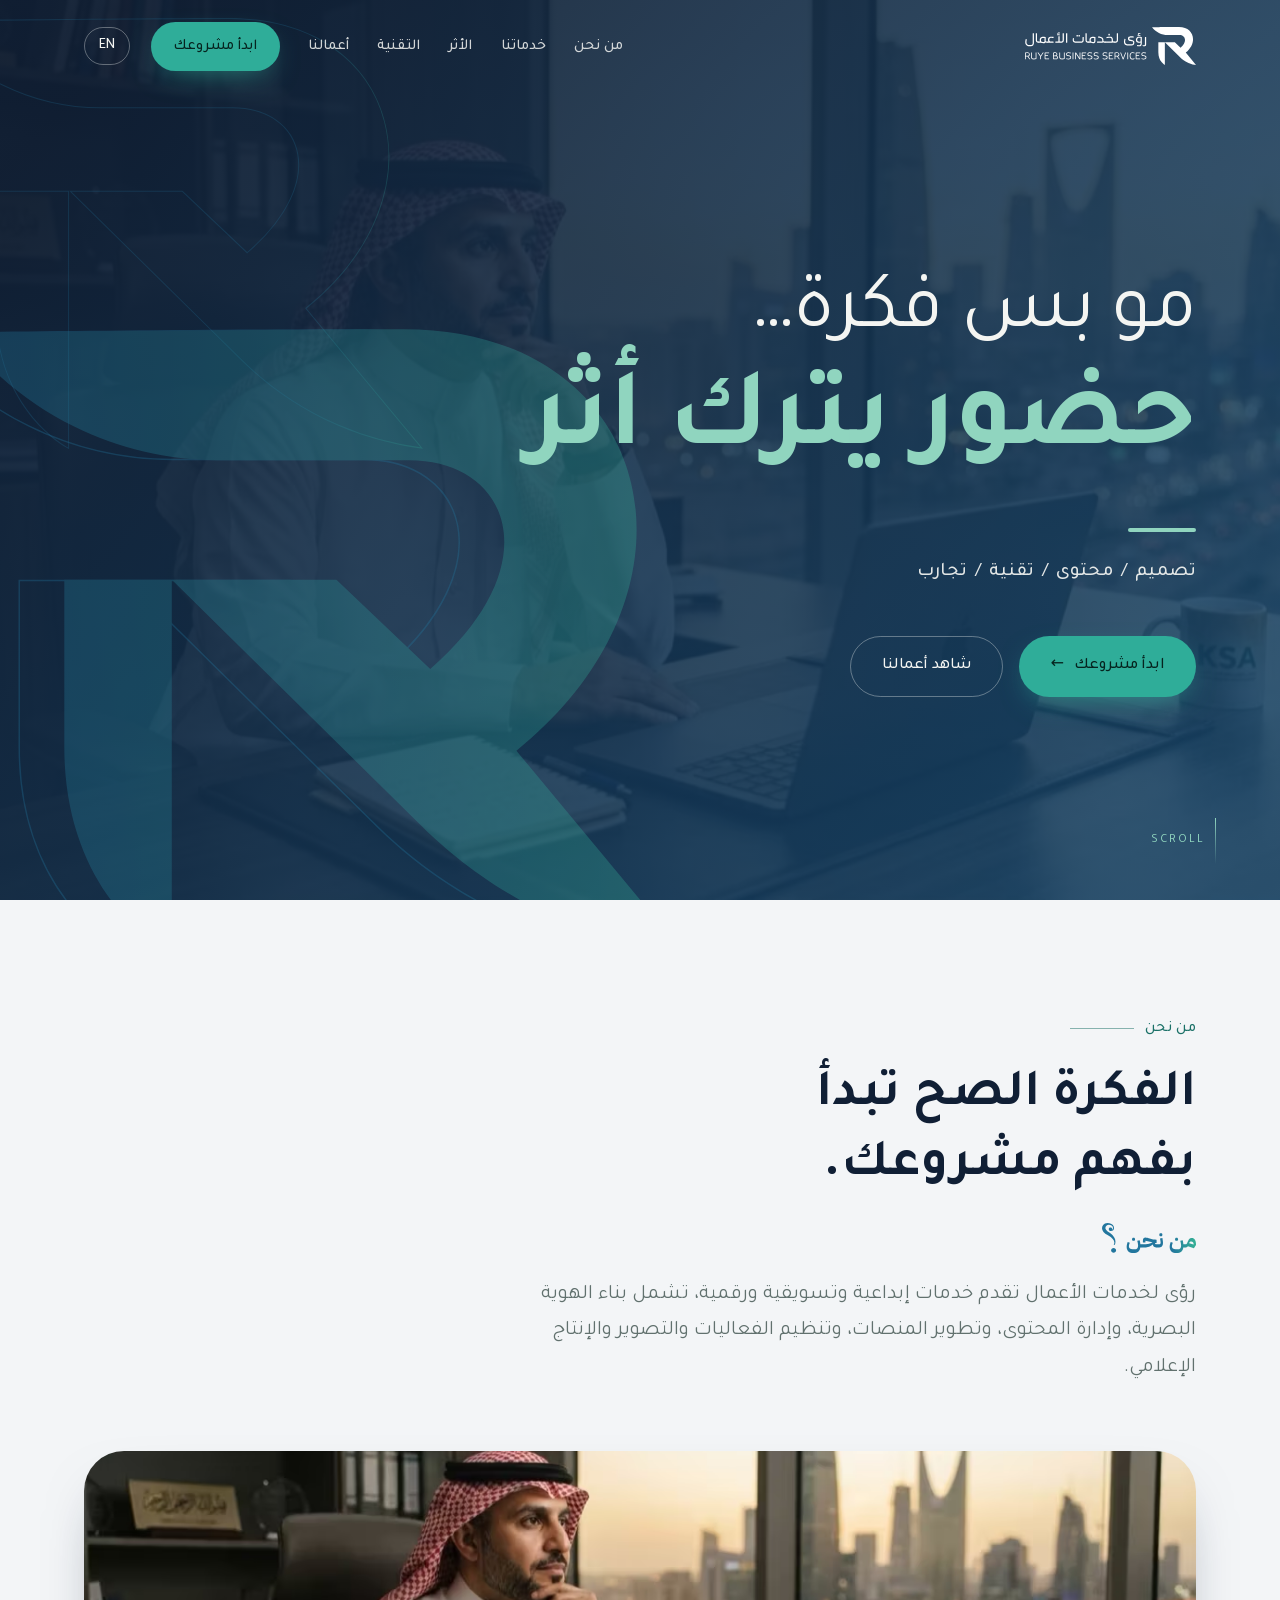
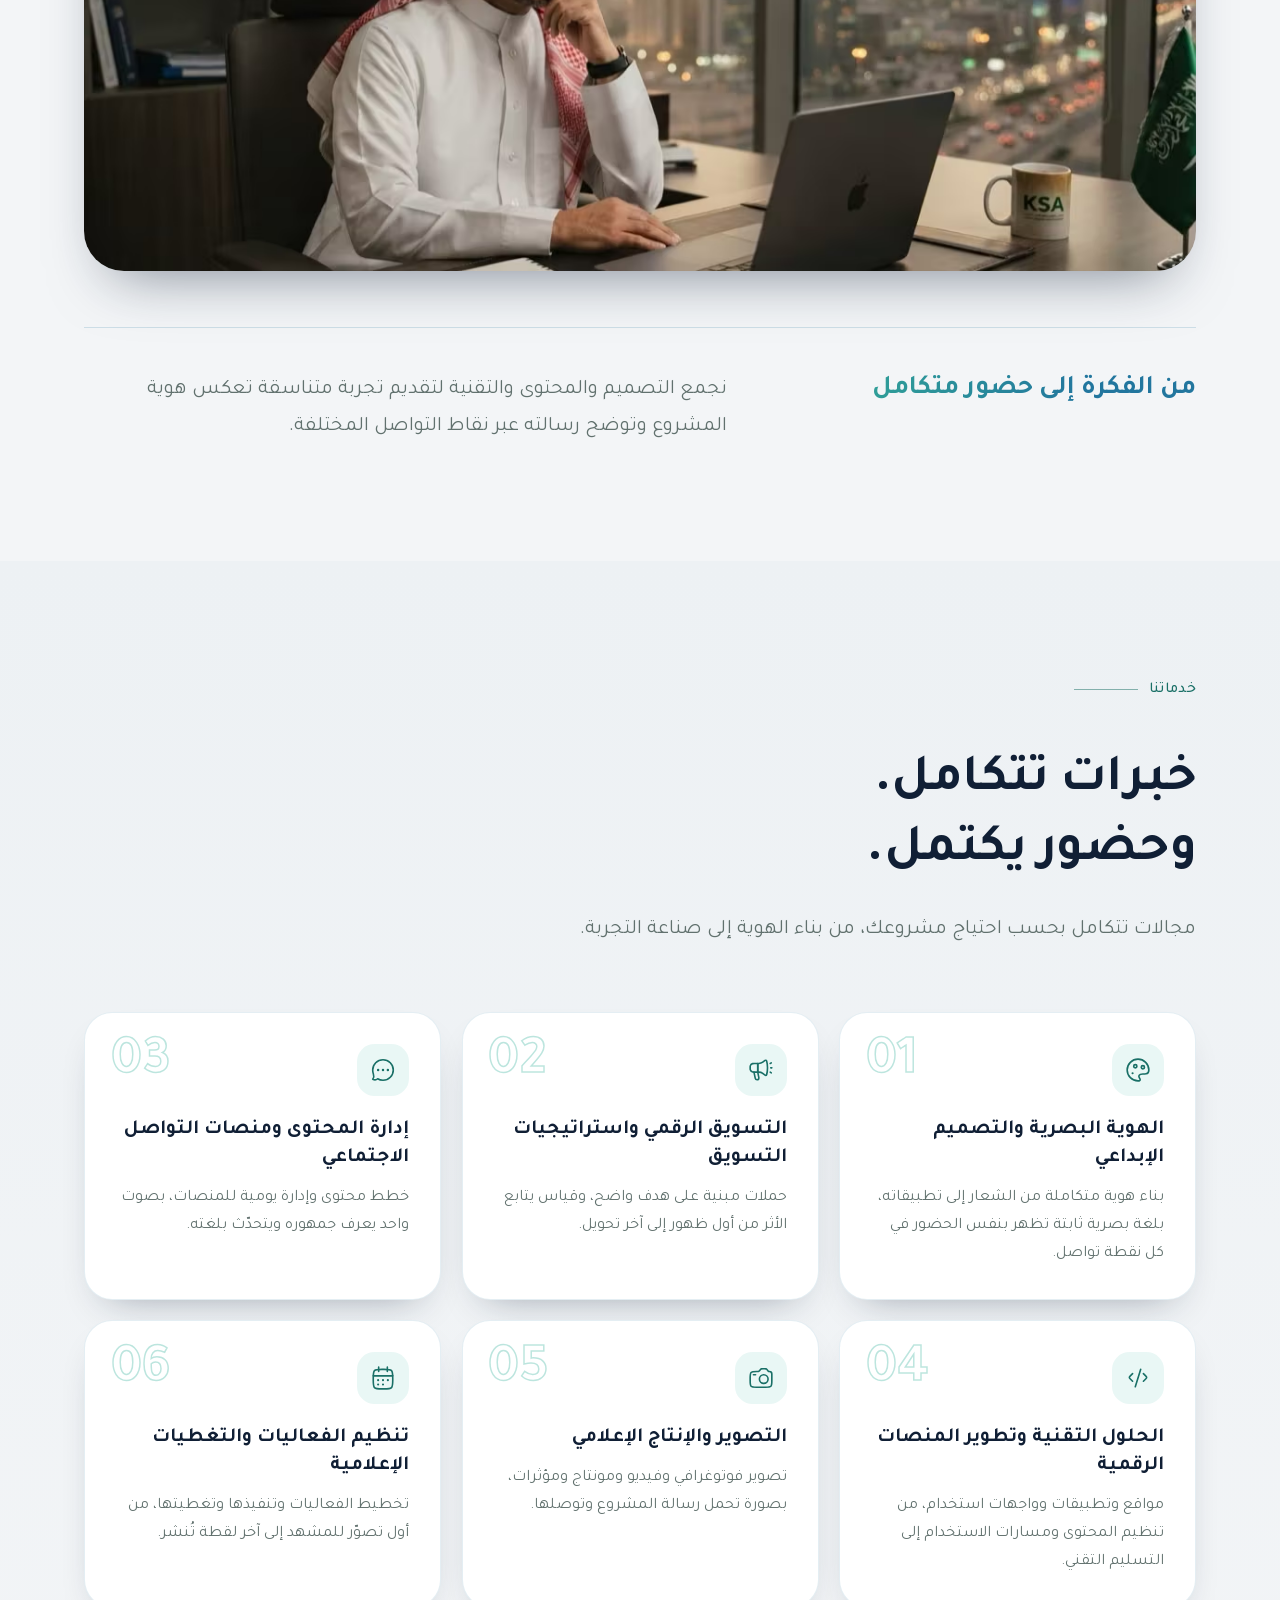
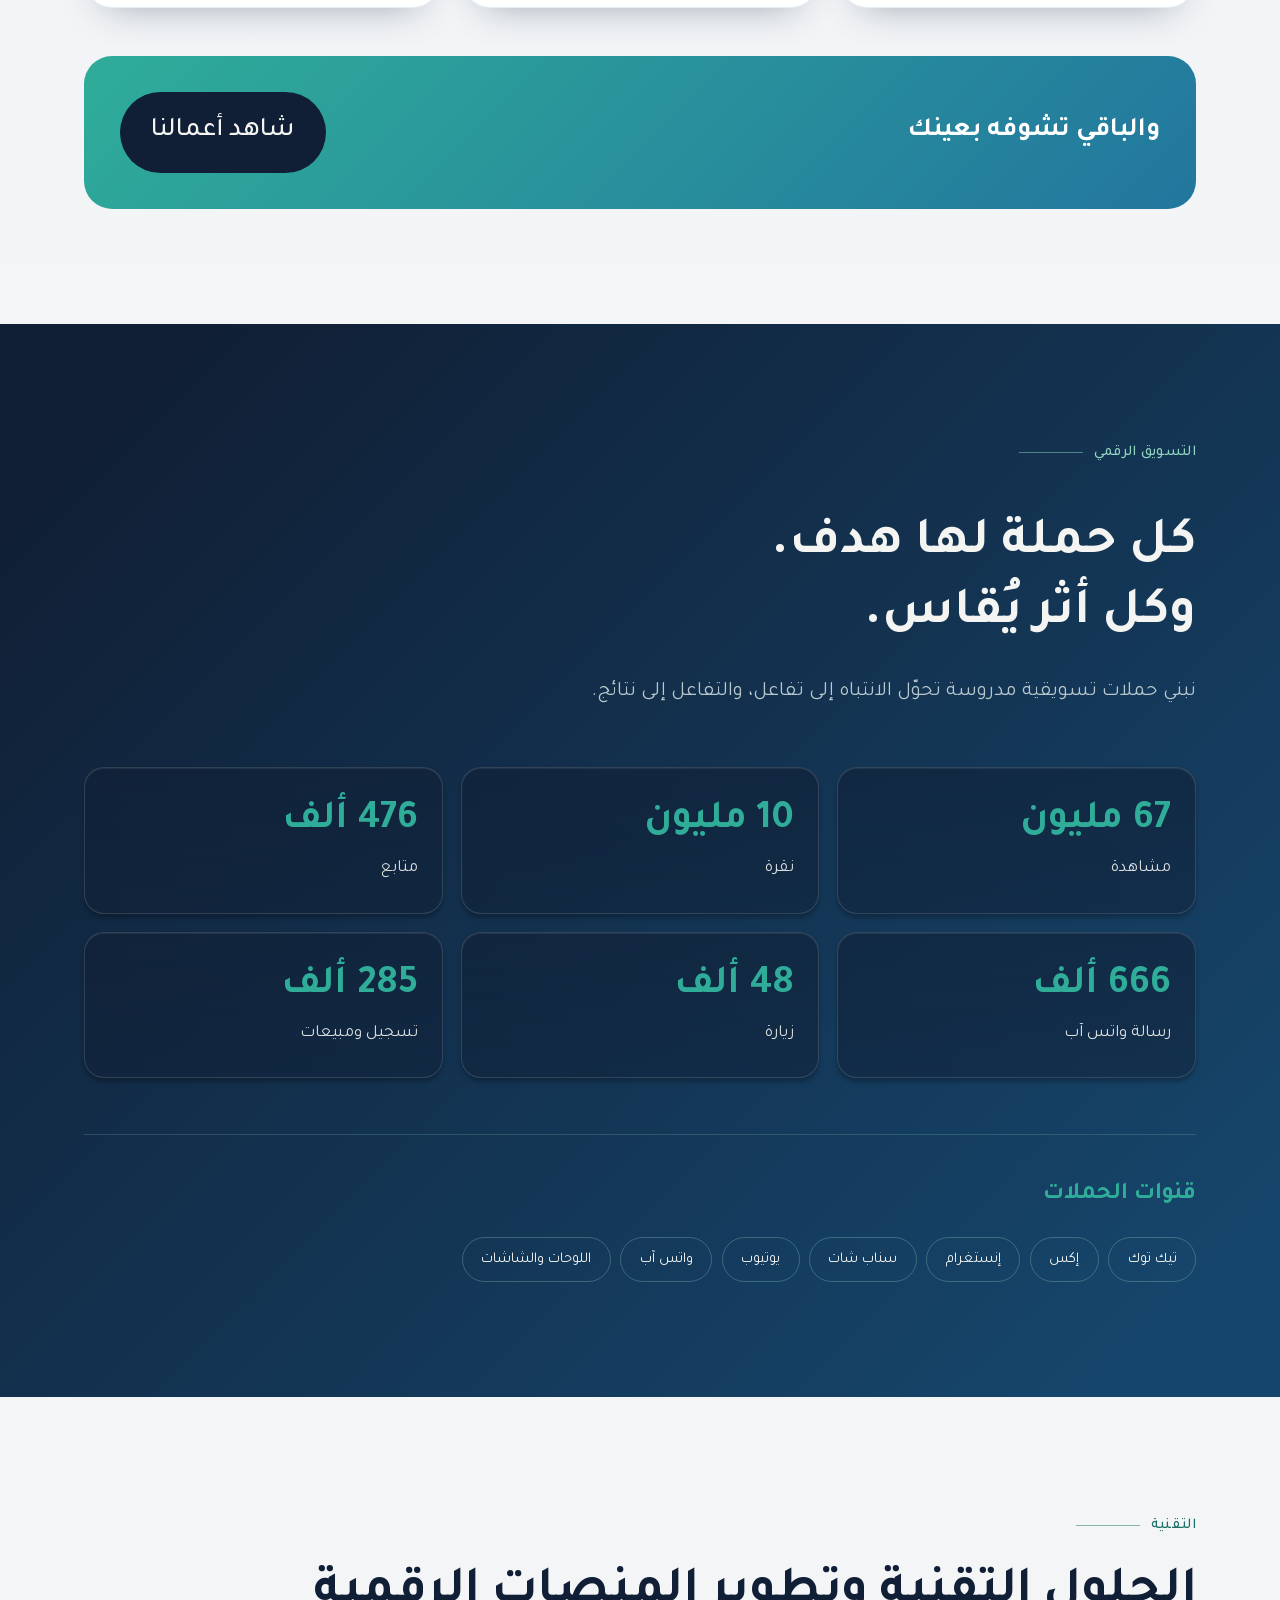
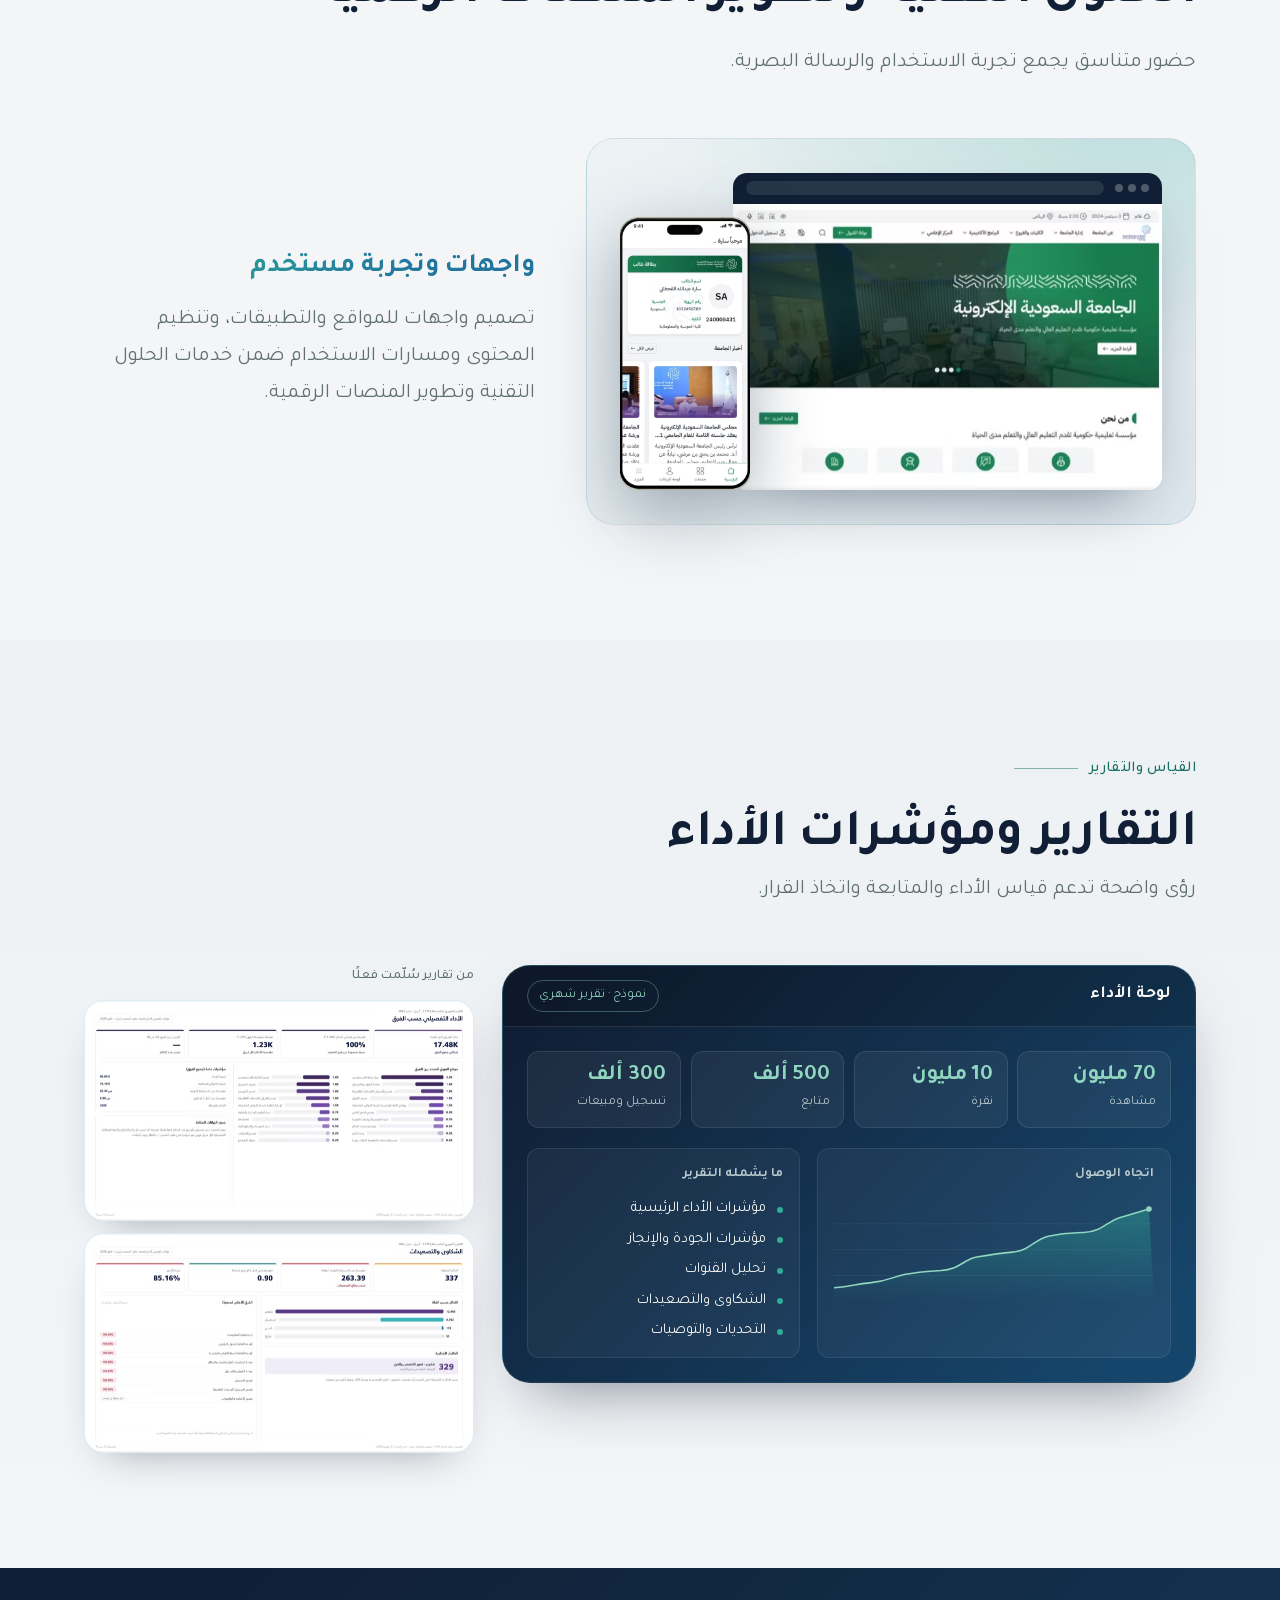
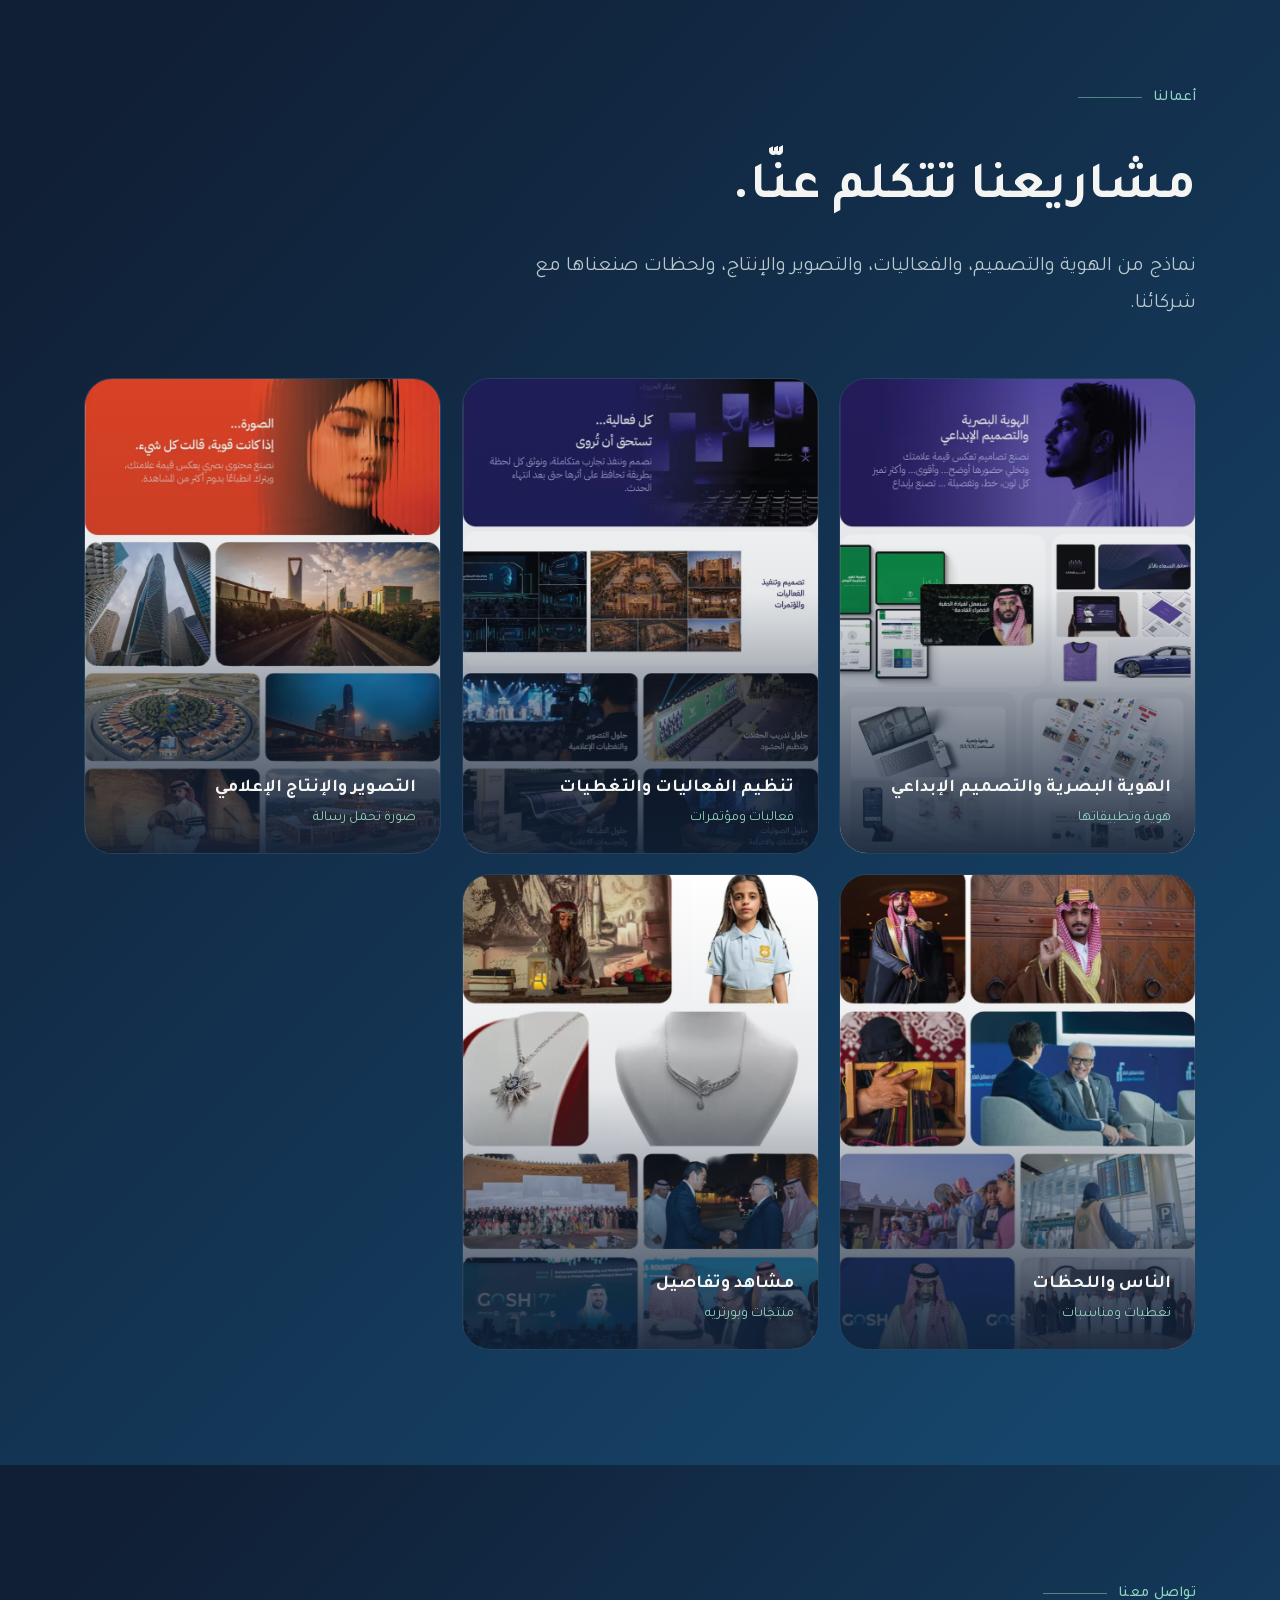
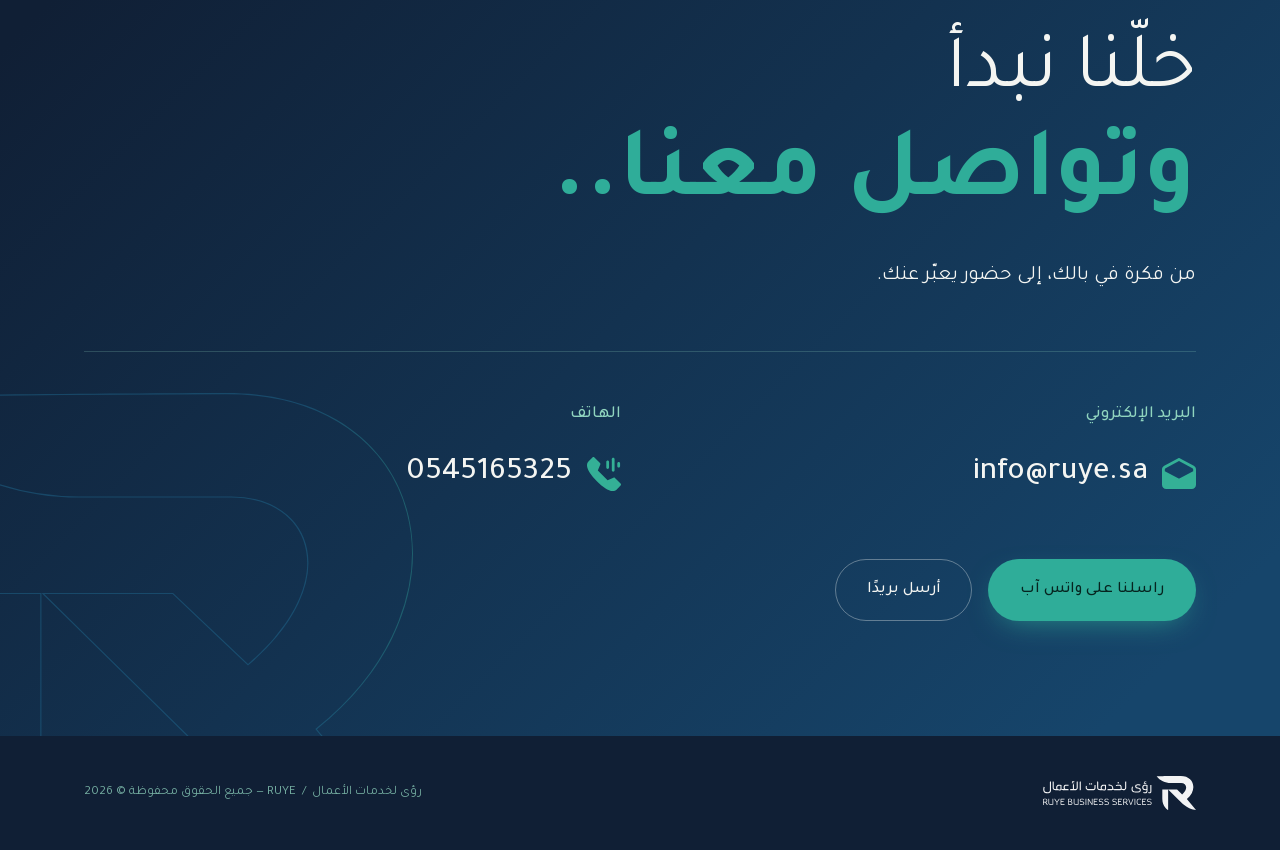
==== index.html @ 50fb527b "نسخة معاينة للعميل من موقع رؤى لخدمات الأعمال بناء ساكن مولَّد من مستودع العمل الخاص، للعرض على العم" ====
<!doctype html>
<html lang="ar" dir="rtl">
<head>
<meta charset="utf-8">
<meta name="viewport" content="width=device-width,initial-scale=1">
<!-- نسخة معاينة للعميل لا نسخة نشر: noindex يمنع فهرستها حتى لا
     تنافس ruye.sa حين يُطلق الموقع على نطاقه. وملف robots.txt يسمح
     بالزحف عمدًا، فالمنع فيه يمنع الزاحف من قراءة هذا الوسم أصلًا
     ويمنع واتساب من بناء بطاقة المشاركة. يُحذفان عند النشر الحقيقي. -->
<meta name="robots" content="noindex, nofollow">
<title>رؤى لخدمات الأعمال — حضور يترك أثر</title>
<meta name="description" content="رؤى لخدمات الأعمال: خدمات إبداعية وتسويقية ورقمية تشمل بناء الهوية البصرية، وإدارة المحتوى، وتطوير المنصات، وتنظيم الفعاليات والتصوير والإنتاج الإعلامي.">
<meta name="theme-color" content="#101F35">
<link rel="canonical" href="https://amgshaikh-ui.github.io/ruye-preview/">

<!-- الأيقونات: العلامة الممتلئة على قرميدة كحلية — العلامة المفرّغة تختفي عند ١٦ بكسل.
     apple-touch-icon بلا زوايا مدوّرة: iOS يقصّها بنفسه، والتدوير المسبق يُقصّ مرّتين. -->
<link rel="icon" href="assets/logo/favicon.svg" type="image/svg+xml">
<link rel="icon" href="assets/logo/favicon-32.png" sizes="32x32" type="image/png">
<link rel="apple-touch-icon" href="assets/logo/apple-touch-icon.png">

<!-- بطاقة المعاينة عند مشاركة الرابط (واتساب، لينكدإن، إكس، سلاك).
     الروابط هنا مطلقة عمدًا: زاحف المعاينة لا يحلّ المسارات النسبية.
     البطاقة عربية دائمًا لأن الزاحف لا ينفّذ JS فلا يرى مبدّل اللغة. -->
<meta property="og:type" content="website">
<meta property="og:site_name" content="رؤى لخدمات الأعمال">
<meta property="og:url" content="https://amgshaikh-ui.github.io/ruye-preview/">
<meta property="og:locale" content="ar_SA">
<meta property="og:locale:alternate" content="en_US">
<meta property="og:title" content="رؤى لخدمات الأعمال — حضور يترك أثر">
<meta property="og:description" content="خدمات إبداعية وتسويقية ورقمية — من الفكرة إلى حضور متكامل: هوية بصرية، ومحتوى، ومنصات، وفعاليات وإنتاج إعلامي.">
<meta property="og:image" content="https://amgshaikh-ui.github.io/ruye-preview/assets/og/ruye-og.jpg">
<meta property="og:image:type" content="image/jpeg">
<meta property="og:image:width" content="1200">
<meta property="og:image:height" content="630">
<meta property="og:image:alt" content="رؤى لخدمات الأعمال — حضور يترك أثر">
<!-- إكس يرث العنوان والوصف والصورة من og تلقائيًا؛ الناقص وحده هو نوع البطاقة -->
<meta name="twitter:card" content="summary_large_image">

<!-- خلفية الهيرو أوّل ما يُرسم، وخلفيات CSS لا تُكتشف إلا بعد تحميل
     الأنماط — فالتحميل المسبق يسبقها. المتصفّح الذي لا يفهم AVIF
     يتجاهل السطر ويحمّل JPEG من الأنماط كالمعتاد. -->
<link rel="preload" href="assets/img/team.avif" as="image" type="image/avif">
<link rel="preload" href="assets/fonts/tajawal-700-arabic.woff2" as="font" type="font/woff2" crossorigin>
<link rel="preload" href="assets/fonts/tajawal-400-arabic.woff2" as="font" type="font/woff2" crossorigin>
<link rel="stylesheet" href="css/tokens.css">
<link rel="stylesheet" href="css/style.css">
</head>
<body>
<a class="skip-link" href="#main" data-i18n="skip">تخطَّ إلى المحتوى</a>

<!-- ============ Header ============ -->
<header class="header" id="header">
  <div class="wrap header__inner">
    <a class="header__logo" href="#hero" data-i18n-aria="logoHome" aria-label="رؤى لخدمات الأعمال — الصفحة الرئيسية">
      <img src="assets/logo/ruye-lockup-light.svg" data-i18n-alt="logoAlt" alt="رؤى لخدمات الأعمال" width="212" height="47">
    </a>

    <button class="lang-toggle" id="langToggle" type="button" lang="en" dir="ltr"
            data-i18n-aria="langSwitch" aria-label="Switch to English">EN</button>

    <button class="nav-toggle" id="navToggle" aria-expanded="false" aria-controls="nav" data-i18n-aria="menuOpen" aria-label="فتح القائمة">
      <span></span>
    </button>

    <nav class="nav" id="nav" data-i18n-aria="navMain" aria-label="التنقّل الرئيسي">
      <a class="nav__link" href="#about" data-i18n="navAbout">من نحن</a>
      <a class="nav__link" href="#services" data-i18n="navServices">خدماتنا</a>
      <a class="nav__link" href="#impact" data-i18n="navImpact">الأثر</a>
      <a class="nav__link" href="#tech" data-i18n="navTech">التقنية</a>
      <a class="nav__link" href="#work" data-i18n="navWork">أعمالنا</a>
      <a class="btn btn--primary header__cta" href="#contact" data-i18n="ctaStart">ابدأ مشروعك</a>
    </nav>
  </div>
  <div class="progress" id="progress" aria-hidden="true"></div>
</header>

<main id="main">

<!-- ============ Hero ============ -->
<section class="hero" id="hero">
  <img class="hero__mark-outline" src="assets/logo/ruye-r-outline.svg" alt="" aria-hidden="true" data-parallax="26">
  <img class="hero__mark" src="assets/logo/ruye-r-solid.svg" alt="" aria-hidden="true" data-parallax="14">

  <div class="wrap hero__inner">
    <h1 class="hero__title" data-split>
      <span data-i18n="heroLine1">مو بس فكرة…</span>
      <strong data-i18n="heroLine2">حضور يترك أثر</strong>
    </h1>
    <div class="hero__accent"></div>
    <p class="hero__disciplines" data-i18n-html="heroDisciplines">تصميم &nbsp;/&nbsp; محتوى &nbsp;/&nbsp; تقنية &nbsp;/&nbsp; تجارب</p>
    <div class="hero__actions">
      <a class="btn btn--primary" href="#contact"><span data-i18n="ctaStart">ابدأ مشروعك</span> <span class="btn__arrow" aria-hidden="true">←</span></a>
      <a class="btn btn--ghost" href="#work" data-i18n="ctaWork">شاهد أعمالنا</a>
    </div>
  </div>

  <div class="hero__scroll" aria-hidden="true"><i></i> SCROLL</div>
</section>

<!-- ============ About ============ -->
<section class="section section--paper" id="about">
  <div class="wrap">
    <p class="eyebrow reveal" data-i18n="ebAbout">من نحن</p>

    <div class="about__grid">
      <div>
        <h2 class="about__title reveal" data-split data-i18n-html="aboutTitle">الفكرة الصح تبدأ<br>بفهم مشروعك.</h2>
        <!-- خط عربي مرسوم باليد «من نحن ؟» — يُخفى في الإنجليزية ويحل محله خط متدرج -->
        <img class="about__lettering reveal" src="assets/icons/about-lettering-ar.svg" alt="" aria-hidden="true" width="94" height="30">
        <span class="about__rule" aria-hidden="true"></span>
        <p class="lead reveal" data-delay="1" data-i18n="aboutLead">
          رؤى لخدمات الأعمال تقدم خدمات إبداعية وتسويقية ورقمية، تشمل بناء الهوية البصرية،
          وإدارة المحتوى، وتطوير المنصات، وتنظيم الفعاليات والتصوير والإنتاج الإعلامي.
        </p>
      </div>

      <figure class="about__media reveal" data-delay="2" style="margin:0">
        <picture>
          <source srcset="assets/img/team.avif" type="image/avif">
          <img src="assets/img/team.jpg" data-i18n-alt="altTeam" alt="فريق رؤى لخدمات الأعمال أثناء العمل" loading="lazy" width="1200" height="600">
        </picture>
      </figure>
    </div>

    <div class="about__closing">
      <h3 class="grad-text reveal" data-i18n="aboutClosingTitle">من الفكرة إلى حضور متكامل</h3>
      <p class="lead reveal" data-delay="1" data-i18n="aboutClosingLead">
        نجمع التصميم والمحتوى والتقنية لتقديم تجربة متناسقة تعكس هوية المشروع
        وتوضح رسالته عبر نقاط التواصل المختلفة.
      </p>
    </div>
  </div>
</section>

<!-- ============ Services ============ -->
<section class="section section--tint" id="services">
  <div class="wrap">
    <div class="services__head">
      <p class="eyebrow reveal" data-i18n="ebServices">خدماتنا</p>
      <h2 class="h2 reveal" data-split data-i18n-html="servicesTitle">خبرات تتكامل.<br>وحضور يكتمل.</h2>
      <p class="lead reveal" data-delay="1" data-i18n="servicesLead">مجالات تتكامل بحسب احتياج مشروعك، من بناء الهوية إلى صناعة التجربة.</p>
    </div>

    <!-- أيقونات الخدمات: Hugeicons، الحزمة المجانية، رخصة MIT © 2025 Hugeicons
         (النص الكامل في assets/icons/HUGEICONS-LICENSE.md). سبرايت واحد يُستدعى
         بـ <use> بدل تكرار المسارات ستّ مرّات؛ stroke=currentColor ليرث لون البطاقة. -->
    <svg class="icon-sprite" aria-hidden="true" focusable="false">
      <symbol id="i-identity" viewBox="0 0 24 24"><path d="M22 12C22 6.47715 17.5228 2 12 2C6.47715 2 2 6.47715 2 12C2 17.5228 6.47715 22 12 22C12.8417 22 14 22.1163 14 21C14 20.391 13.6832 19.9212 13.3686 19.4544C12.9082 18.7715 12.4523 18.0953 13 17C13.6667 15.6667 14.7778 15.6667 16.4815 15.6667C17.3334 15.6667 18.3334 15.6667 19.5 15.5C21.601 15.1999 22 13.9084 22 12Z"/><circle cx="9.5" cy="8.5" r="1.5"/><circle cx="16.5" cy="9.5" r="1.5"/><path d="M7.125 15H7M7.25 15C7.25 15.1381 7.13807 15.25 7 15.25C6.86193 15.25 6.75 15.1381 6.75 15C6.75 14.8619 6.86193 14.75 7 14.75C7.13807 14.75 7.25 14.8619 7.25 15Z"/></symbol>
      <symbol id="i-marketing" viewBox="0 0 24 24"><path d="M9 6V14H6C5.07003 14 4.60504 14 4.22354 13.8978C3.18827 13.6204 2.37962 12.8117 2.10222 11.7765C2 11.395 2 10.93 2 10C2 9.07003 2 8.60504 2.10222 8.22354C2.37962 7.18827 3.18827 6.37962 4.22354 6.10222C4.60504 6 5.07003 6 6 6H9Z"/><path d="M9 14L9.96466 18.8233C9.98816 18.9408 10 19.0604 10 19.1802V19.3411C10 20.2573 9.25728 21 8.34109 21C7.55885 21 6.8829 20.4536 6.719 19.6887L5.5 14"/><path d="M9 6H10C11.2982 6 12.5614 5.57893 13.6 4.8L15.747 3.18974C15.9112 3.06658 16.111 3 16.3162 3C16.7246 3 17.0909 3.25961 17.2088 3.65054C17.5537 4.79327 18 6.72718 18 10C18 13.2728 17.5537 15.2067 17.2088 16.3495C17.0909 16.7404 16.7246 17 16.3162 17C16.111 17 15.9112 16.9334 15.747 16.8103L13.6 15.2C12.5614 14.4211 11.2982 14 10 14H9V6Z"/><path d="M21 9.99996H22M20.5 6.00109L21.5 5.40637M20.5 14L21.5 14.6481"/></symbol>
      <symbol id="i-content" viewBox="0 0 24 24"><path d="M12 21.5C17.2467 21.5 21.5 17.2467 21.5 12C21.5 6.75329 17.2467 2.5 12 2.5C6.75329 2.5 2.5 6.75329 2.5 12C2.5 13.3377 2.66372 14.5604 3.1189 15.6954C3.81756 17.4374 3.68195 18.9241 2.5 20.5C3.86146 21.1644 5.86811 21.1419 7 20.0725C8.45323 20.9748 10.1636 21.5 12 21.5Z"/><path d="M12.2 12.0002H12M7.69961 11.9999H7.49961M16.6996 11.9999H16.4996M12.4 12.0002C12.4 12.2212 12.2209 12.4002 12 12.4002C11.7791 12.4002 11.6 12.2212 11.6 12.0002C11.6 11.7793 11.7791 11.6002 12 11.6002C12.2209 11.6002 12.4 11.7793 12.4 12.0002ZM7.89961 11.9999C7.89961 12.2208 7.72052 12.3999 7.49961 12.3999C7.2787 12.3999 7.09961 12.2208 7.09961 11.9999C7.09961 11.7789 7.2787 11.5999 7.49961 11.5999C7.72052 11.5999 7.89961 11.7789 7.89961 11.9999ZM16.8996 11.9999C16.8996 12.2208 16.7205 12.3999 16.4996 12.3999C16.2787 12.3999 16.0996 12.2208 16.0996 11.9999C16.0996 11.7789 16.2787 11.5999 16.4996 11.5999C16.7205 11.5999 16.8996 11.7789 16.8996 11.9999Z"/></symbol>
      <symbol id="i-tech" viewBox="0 0 24 24"><path d="M17 8L18.8398 9.85008C19.6133 10.6279 20 11.0168 20 11.5C20 11.9832 19.6133 12.3721 18.8398 13.1499L17 15"/><path d="M7 8L5.16019 9.85008C4.38673 10.6279 4 11.0168 4 11.5C4 11.9832 4.38673 12.3721 5.16019 13.1499L7 15"/><path d="M14.5 4L9.5 20"/></symbol>
      <symbol id="i-media" viewBox="0 0 24 24"><path d="M22 14.5V8.27201C22 7.01721 20.9828 6 19.728 6C19.2679 6 18.8327 5.79084 18.5452 5.43154L18 4.75C17.6086 4.26074 17.4129 4.01611 17.1647 3.84705C16.9991 3.73428 16.8176 3.64702 16.6261 3.58819C16.3391 3.5 16.0258 3.5 15.3992 3.5H13.6008C12.9742 3.5 12.6609 3.5 12.3739 3.58819C12.1824 3.64702 12.0009 3.73428 11.8353 3.84705C11.5871 4.01611 11.3914 4.26074 11 4.75C10.6086 5.23926 10.4129 5.48389 10.1647 5.65295C9.99914 5.76572 9.81759 5.85298 9.62612 5.91181C9.33906 6 9.02578 6 8.39922 6H8C5.17157 6 3.75736 6 2.87868 6.87868C2 7.75736 2 9.17157 2 12V14.5C2 17.3284 2 18.7426 2.87868 19.6213C3.75736 20.5 5.17157 20.5 8 20.5H16C18.8284 20.5 20.2426 20.5 21.1213 19.6213C22 18.7426 22 17.3284 22 14.5Z"/><path d="M5 9H7"/><path d="M18.5309 13C18.5309 15.2091 16.74 17 14.5309 17C12.3217 17 10.5309 15.2091 10.5309 13C10.5309 10.7909 12.3217 9 14.5309 9C16.74 9 18.5309 10.7909 18.5309 13Z"/></symbol>
      <symbol id="i-events" viewBox="0 0 24 24"><path d="M16 2V6M8 2V6"/><path d="M13 4H11C7.22876 4 5.34315 4 4.17157 5.17157C3 6.34315 3 8.22876 3 12V14C3 17.7712 3 19.6569 4.17157 20.8284C5.34315 22 7.22876 22 11 22H13C16.7712 22 18.6569 22 19.8284 20.8284C21 19.6569 21 17.7712 21 14V12C21 8.22876 21 6.34315 19.8284 5.17157C18.6569 4 16.7712 4 13 4Z"/><path d="M3 10H21"/><path d="M12.1258 14H12.0008M12.1258 18H12.0008M7.625 14H7.5M7.625 18H7.5M16.625 14H16.5M12.2508 14C12.2508 14.1381 12.1389 14.25 12.0008 14.25C11.8628 14.25 11.7508 14.1381 11.7508 14C11.7508 13.8619 11.8628 13.75 12.0008 13.75C12.1389 13.75 12.2508 13.8619 12.2508 14ZM12.2508 18C12.2508 18.1381 12.1389 18.25 12.0008 18.25C11.8628 18.25 11.7508 18.1381 11.7508 18C11.7508 17.8619 11.8628 17.75 12.0008 17.75C12.1389 17.75 12.2508 17.8619 12.2508 18ZM7.75 14C7.75 14.1381 7.63807 14.25 7.5 14.25C7.36193 14.25 7.25 14.1381 7.25 14C7.25 13.8619 7.36193 13.75 7.5 13.75C7.63807 13.75 7.75 13.8619 7.75 14ZM7.75 18C7.75 18.1381 7.63807 18.25 7.5 18.25C7.36193 18.25 7.25 18.1381 7.25 18C7.25 17.8619 7.36193 17.75 7.5 17.75C7.63807 17.75 7.75 17.8619 7.75 18ZM16.75 14C16.75 14.1381 16.6381 14.25 16.5 14.25C16.3619 14.25 16.25 14.1381 16.25 14C16.25 13.8619 16.3619 13.75 16.5 13.75C16.6381 13.75 16.75 13.8619 16.75 14Z"/></symbol>
    </svg>

    <div class="services__grid">
      <article class="service reveal">
        <span class="service__num" aria-hidden="true">01</span>
        <span class="service__icon" aria-hidden="true"><svg><use href="#i-identity"/></svg></span>
        <h3 class="service__title" data-i18n="svc1Title">الهوية البصرية والتصميم الإبداعي</h3>
        <p class="service__text" data-i18n="svc1Text">بناء هوية متكاملة من الشعار إلى تطبيقاته، بلغة بصرية ثابتة تظهر بنفس الحضور في كل نقطة تواصل.</p>
      </article>

      <article class="service reveal" data-delay="1">
        <span class="service__num" aria-hidden="true">02</span>
        <span class="service__icon" aria-hidden="true"><svg><use href="#i-marketing"/></svg></span>
        <h3 class="service__title" data-i18n="svc2Title">التسويق الرقمي واستراتيجيات التسويق</h3>
        <p class="service__text" data-i18n="svc2Text">حملات مبنية على هدف واضح، وقياس يتابع الأثر من أول ظهور إلى آخر تحويل.</p>
      </article>

      <article class="service reveal" data-delay="2">
        <span class="service__num" aria-hidden="true">03</span>
        <span class="service__icon" aria-hidden="true"><svg><use href="#i-content"/></svg></span>
        <h3 class="service__title" data-i18n="svc3Title">إدارة المحتوى ومنصات التواصل الاجتماعي</h3>
        <p class="service__text" data-i18n="svc3Text">خطط محتوى وإدارة يومية للمنصات، بصوت واحد يعرف جمهوره ويتحدّث بلغته.</p>
      </article>

      <article class="service reveal" data-delay="3">
        <span class="service__num" aria-hidden="true">04</span>
        <span class="service__icon" aria-hidden="true"><svg><use href="#i-tech"/></svg></span>
        <h3 class="service__title" data-i18n="svc4Title">الحلول التقنية وتطوير المنصات الرقمية</h3>
        <p class="service__text" data-i18n="svc4Text">مواقع وتطبيقات وواجهات استخدام، من تنظيم المحتوى ومسارات الاستخدام إلى التسليم التقني.</p>
      </article>

      <article class="service reveal" data-delay="4">
        <span class="service__num" aria-hidden="true">05</span>
        <span class="service__icon" aria-hidden="true"><svg><use href="#i-media"/></svg></span>
        <h3 class="service__title" data-i18n="svc5Title">التصوير والإنتاج الإعلامي</h3>
        <p class="service__text" data-i18n="svc5Text">تصوير فوتوغرافي وفيديو ومونتاج ومؤثرات، بصورة تحمل رسالة المشروع وتوصلها.</p>
      </article>

      <article class="service reveal" data-delay="5">
        <span class="service__num" aria-hidden="true">06</span>
        <span class="service__icon" aria-hidden="true"><svg><use href="#i-events"/></svg></span>
        <h3 class="service__title" data-i18n="svc6Title">تنظيم الفعاليات والتغطيات الإعلامية</h3>
        <p class="service__text" data-i18n="svc6Text">تخطيط الفعاليات وتنفيذها وتغطيتها، من أول تصوّر للمشهد إلى آخر لقطة تُنشر.</p>
      </article>
    </div>

    <div class="services__note reveal">
      <span data-i18n="servicesNote">والباقي تشوفه بعينك</span>
      <a class="btn btn--dark" href="#work" data-i18n="ctaWork2">شاهد أعمالنا <span class="btn__arrow" aria-hidden="true">←</span></a>
    </div>
  </div>
</section>

<!-- ============ Impact ============ -->
<section class="section section--dark" id="impact">
  <div class="wrap">
    <div class="impact__head">
      <p class="eyebrow reveal" data-i18n="ebImpact">التسويق الرقمي</p>
      <h2 class="impact__title reveal" data-split data-i18n-html="impactTitle">كل حملة لها هدف.<br>وكل أثر يُقاس.</h2>
      <p class="lead reveal" data-delay="1" data-i18n="impactLead">نبني حملات تسويقية مدروسة تحوّل الانتباه إلى تفاعل، والتفاعل إلى نتائج.</p>
    </div>

    <div class="metrics">
      <div class="metric reveal">
        <div class="metric__value" data-count="70" data-suffix-ar="مليون" data-suffix-en="M">0</div>
        <div class="metric__label" data-i18n="mViews">مشاهدة</div>
      </div>
      <div class="metric reveal" data-delay="1">
        <div class="metric__value" data-count="10" data-suffix-ar="مليون" data-suffix-en="M">0</div>
        <div class="metric__label" data-i18n="mClicks">نقرة</div>
      </div>
      <div class="metric reveal" data-delay="2">
        <div class="metric__value" data-count="500" data-suffix-ar="ألف" data-suffix-en="K">0</div>
        <div class="metric__label" data-i18n="mFollowers">متابع</div>
      </div>
      <div class="metric reveal" data-delay="3">
        <div class="metric__value" data-count="700" data-suffix-ar="ألف" data-suffix-en="K">0</div>
        <div class="metric__label" data-i18n="mWhatsapp">رسالة واتس آب</div>
      </div>
      <div class="metric reveal" data-delay="4">
        <div class="metric__value" data-count="50" data-suffix-ar="ألف" data-suffix-en="K">0</div>
        <div class="metric__label" data-i18n="mVisits">زيارة</div>
      </div>
      <div class="metric reveal" data-delay="5">
        <div class="metric__value" data-count="300" data-suffix-ar="ألف" data-suffix-en="K">0</div>
        <div class="metric__label" data-i18n="mSignups">تسجيل ومبيعات</div>
      </div>
    </div>

    <div class="channels">
      <h3 class="channels__title reveal" data-i18n="channelsTitle">قنوات الحملات</h3>
      <ul class="channels__list reveal" data-delay="1">
        <li data-i18n="ch1">تيك توك</li><li data-i18n="ch2">إكس</li><li data-i18n="ch3">إنستغرام</li><li data-i18n="ch4">سناب شات</li>
        <li data-i18n="ch5">يوتيوب</li><li data-i18n="ch6">واتس آب</li><li data-i18n="ch7">اللوحات والشاشات</li>
      </ul>
    </div>
  </div>
</section>

<!-- ============ Tech ============ -->
<section class="section section--paper" id="tech">
  <div class="wrap">
    <p class="eyebrow reveal" data-i18n="ebTech">التقنية</p>
    <h2 class="h2 reveal" style="margin-bottom:1rem" data-split data-i18n-html="techTitle">الحلول التقنية وتطوير المنصات الرقمية</h2>
    <p class="lead reveal" data-delay="1" style="margin-bottom:clamp(2.5rem,5vw,3.5rem)" data-i18n="techLead">حضور متناسق يجمع تجربة الاستخدام والرسالة البصرية.</p>

    <div class="tech__grid">
      <!-- إطار المتصفّح مرسوم بالـCSS لا صورةَ إطار: يبقى حادًّا على أي كثافة شاشة،
           وشريط العنوان فارغ عمدًا فلا يدّعي نطاقًا بعينه. اللقطتان قُصّتا من
           التركيبتين السابقتين: شاشة الموقع وحدها، وجهاز واحد بدل ثلاثة. -->
      <figure class="tech__stage reveal" data-delay="2">
        <div class="mock-browser">
          <div class="mock-browser__bar" aria-hidden="true">
            <span class="mock-browser__dots"><i></i><i></i><i></i></span>
            <span class="mock-browser__url"></span>
          </div>
          <picture>
            <source srcset="assets/img/mock-site.avif" type="image/avif">
            <img src="assets/img/mock-site.jpg" width="548" height="366" data-i18n-alt="altMockWeb" alt="نموذج واجهة موقع من أعمال رؤى" loading="lazy">
          </picture>
        </div>

        <div class="mock-phone">
          <!-- الجهاز مفرَّغ الخلفية: PNG/AVIF بقناة شفافية، فالظلّ يتبع حدوده
               لا مستطيلًا حوله. الاحتياطي PNG لا JPEG لأن JPEG بلا شفافية. -->
          <picture>
            <source srcset="assets/img/mock-app.avif" type="image/avif">
            <img src="assets/img/mock-app.png" width="400" height="842" data-i18n-alt="altMockPhone" alt="نموذج واجهة تطبيق جوال من أعمال رؤى" loading="lazy">
          </picture>
        </div>
      </figure>

      <div class="tech__copy">
        <h3 class="grad-text reveal" data-delay="1" data-i18n="techSubTitle">واجهات وتجربة مستخدم</h3>
        <p class="lead reveal" data-delay="2" data-i18n="techSubLead">
          تصميم واجهات للمواقع والتطبيقات، وتنظيم المحتوى ومسارات الاستخدام
          ضمن خدمات الحلول التقنية وتطوير المنصات الرقمية.
        </p>
      </div>
    </div>
  </div>
</section>

<!-- ============ Reports ============ -->
<section class="section section--tint" id="reports">
  <div class="wrap">
    <p class="eyebrow reveal" data-i18n="ebReports">القياس والتقارير</p>
    <h2 class="h2 reveal" data-split data-i18n-html="reportsTitle">التقارير ومؤشرات الأداء</h2>
    <p class="lead reveal" data-delay="1" data-i18n="reportsLead">رؤى واضحة تدعم قياس الأداء والمتابعة واتخاذ القرار.</p>

    <div class="reports__layout">
      <!-- اللوحة مرسومة بالكامل: لا صورة فيها، فتبقى حادّة عند أي مقاس وبألوان
           الهوية. الأرقام الأربعة هي أرقام رؤى نفسها المنشورة في قسم «الأثر»،
           وبنود «ما يشمله التقرير» مأخوذة من فهرس تقرير فعلي لا مخترَعة.
           الوسم «نموذج» ظاهر عمدًا: اللوحة تعرض شكل التسليم لا بيانات عميل. -->
      <figure class="dash reveal">
        <figcaption class="dash__bar">
          <span class="dash__title" data-i18n="dashTitle">لوحة الأداء</span>
          <span class="dash__tag" data-i18n="dashTag">نموذج · تقرير شهري</span>
        </figcaption>

        <div class="dash__body">
          <div class="dash__kpis">
            <div class="kpi"><b data-i18n="kpiViews">70 مليون</b><span data-i18n="mViews">مشاهدة</span></div>
            <div class="kpi"><b data-i18n="kpiClicks">10 مليون</b><span data-i18n="mClicks">نقرة</span></div>
            <div class="kpi"><b data-i18n="kpiFollowers">500 ألف</b><span data-i18n="mFollowers">متابع</span></div>
            <div class="kpi"><b data-i18n="kpiSignups">300 ألف</b><span data-i18n="mSignups">تسجيل ومبيعات</span></div>
          </div>

          <div class="dash__panels">
            <div class="panel">
              <h3 class="panel__title" data-i18n="dashTrend">اتجاه الوصول</h3>
              <svg class="panel__chart" viewBox="0 0 520 168" role="img" aria-hidden="true" focusable="false">
                <defs>
                  <linearGradient id="dashArea" x1="0" y1="0" x2="0" y2="1">
                    <stop offset="0%" stop-color="#2FAD99" stop-opacity=".42"/>
                    <stop offset="100%" stop-color="#2FAD99" stop-opacity="0"/>
                  </linearGradient>
                </defs>
                <g stroke="rgba(244,245,242,.09)" stroke-width="1">
                  <line x1="0" y1="42" x2="520" y2="42"/><line x1="0" y1="84" x2="520" y2="84"/><line x1="0" y1="126" x2="520" y2="126"/>
                </g>
                <path d="M0,146 C30,144 34,140 58,138 C90,135 94,128 116,124 C145,120 150,119 174,118 C205,116 210,100 232,96 C262,91 268,90 290,88 C320,85 326,67 348,62 C378,56 384,57 406,56 C436,55 444,38 464,32 C490,25 498,22 512,18 L520,168 L0,168 Z" fill="url(#dashArea)"/>
                <path d="M0,146 C30,144 34,140 58,138 C90,135 94,128 116,124 C145,120 150,119 174,118 C205,116 210,100 232,96 C262,91 268,90 290,88 C320,85 326,67 348,62 C378,56 384,57 406,56 C436,55 444,38 464,32 C490,25 498,22 512,18" fill="none" stroke="#90D5BF" stroke-width="2.5" stroke-linecap="round" stroke-linejoin="round"/>
                <circle cx="512" cy="18" r="4.5" fill="#90D5BF"/>
              </svg>
            </div>

            <div class="panel">
              <h3 class="panel__title" data-i18n="dashIncludes">ما يشمله التقرير</h3>
              <ul class="panel__list">
                <li data-i18n="ri1">مؤشرات الأداء الرئيسية</li>
                <li data-i18n="ri2">مؤشرات الجودة والإنجاز</li>
                <li data-i18n="ri3">تحليل القنوات</li>
                <li data-i18n="ri4">الشكاوى والتصعيدات</li>
                <li data-i18n="ri5">التحديات والتوصيات</li>
              </ul>
            </div>
          </div>
        </div>
      </figure>

      <div class="reports__proof reveal" data-delay="1">
        <p class="reports__proof-label" data-i18n="reportsProof">من تقارير سُلّمت فعلًا</p>
        <button class="proof" type="button" data-full="assets/img/report-11.jpg">
          <picture>
            <source srcset="assets/img/report-11.avif" type="image/avif">
            <img src="assets/img/report-11.jpg" data-i18n-alt="altReport" alt="نموذج من تقارير الأداء" loading="lazy">
          </picture>
        </button>
        <button class="proof" type="button" data-full="assets/img/report-15.jpg">
          <picture>
            <source srcset="assets/img/report-15.avif" type="image/avif">
            <img src="assets/img/report-15.jpg" data-i18n-alt="altReport" alt="نموذج من تقارير الأداء" loading="lazy">
          </picture>
        </button>
      </div>
    </div>
    </div>
  </div>
</section>

<!-- ============ Work ============ -->
<section class="section section--dark" id="work">
  <div class="wrap">
    <div class="work__head">
      <p class="eyebrow reveal" data-i18n="ebWork">أعمالنا</p>
      <h2 class="impact__title reveal" data-split data-i18n-html="workTitle">مشاريعنا تتكلم عنّا.</h2>
      <p class="lead reveal" data-delay="1" data-i18n="workLead">نماذج من الهوية والتصميم، والفعاليات، والتصوير والإنتاج، ولحظات صنعناها مع شركائنا.</p>
    </div>

    <div class="work__grid">
      <button class="work-card reveal" type="button" data-full="assets/img/work-1.jpg">
        <picture>
          <source srcset="assets/img/work-1.avif" type="image/avif">
          <img src="assets/img/work-1.jpg" data-i18n-alt="altWork1" alt="أعمال الهوية البصرية والتصميم الإبداعي" loading="lazy">
        </picture>
        <span class="work-card__label"><b data-i18n="work1">الهوية البصرية والتصميم الإبداعي</b><span data-i18n="work1Sub">هوية وتطبيقاتها</span></span>
      </button>
      <button class="work-card reveal" data-delay="1" type="button" data-full="assets/img/work-2.jpg">
        <picture>
          <source srcset="assets/img/work-2.avif" type="image/avif">
          <img src="assets/img/work-2.jpg" data-i18n-alt="altWork2" alt="أعمال تنظيم الفعاليات والتغطيات الإعلامية" loading="lazy">
        </picture>
        <span class="work-card__label"><b data-i18n="work2">تنظيم الفعاليات والتغطيات</b><span data-i18n="work2Sub">فعاليات ومؤتمرات</span></span>
      </button>
      <button class="work-card reveal" data-delay="2" type="button" data-full="assets/img/work-3.jpg">
        <picture>
          <source srcset="assets/img/work-3.avif" type="image/avif">
          <img src="assets/img/work-3.jpg" data-i18n-alt="altWork3" alt="أعمال التصوير والإنتاج الإعلامي" loading="lazy">
        </picture>
        <span class="work-card__label"><b data-i18n="work3">التصوير والإنتاج الإعلامي</b><span data-i18n="work3Sub">صورة تحمل رسالة</span></span>
      </button>
      <button class="work-card reveal" data-delay="3" type="button" data-full="assets/img/work-4.jpg">
        <picture>
          <source srcset="assets/img/work-4.avif" type="image/avif">
          <img src="assets/img/work-4.jpg" data-i18n-alt="altWork4" alt="تغطيات الناس واللحظات" loading="lazy">
        </picture>
        <span class="work-card__label"><b data-i18n="work4">الناس واللحظات</b><span data-i18n="work4Sub">تغطيات ومناسبات</span></span>
      </button>
      <button class="work-card reveal" data-delay="4" type="button" data-full="assets/img/work-5.jpg">
        <picture>
          <source srcset="assets/img/work-5.avif" type="image/avif">
          <img src="assets/img/work-5.jpg" data-i18n-alt="altWork5" alt="مشاهد وتفاصيل من الإنتاج" loading="lazy">
        </picture>
        <span class="work-card__label"><b data-i18n="work5">مشاهد وتفاصيل</b><span data-i18n="work5Sub">منتجات وبورتريه</span></span>
      </button>
    </div>
  </div>
</section>

<!-- ============ Contact ============ -->
<section class="section section--dark contact" id="contact">
  <img class="contact__mark" src="assets/logo/ruye-r-outline.svg" alt="" aria-hidden="true" data-parallax="20">
  <div class="wrap contact__inner">
    <p class="eyebrow reveal" data-i18n="ebContact">تواصل معنا</p>
    <h2 class="contact__title reveal" data-split data-i18n-html="contactTitle">
      خلّنا نبدأ
      <strong>وتواصل معنا..</strong>
    </h2>
    <p class="contact__sub reveal" data-delay="1" data-i18n="contactSub">من فكرة في بالك، إلى حضور يعبّر عنك.</p>

    <div class="contact__details">
      <div class="reveal">
        <p class="contact__label" data-i18n="labelEmail">البريد الإلكتروني</p>
        <a class="contact__value" href="mailto:info@ruye.sa">
          <img src="assets/icons/mail.svg" alt="" aria-hidden="true" width="44" height="40">
          <span dir="ltr">info@ruye.sa</span>
        </a>
      </div>
      <div class="reveal" data-delay="1">
        <p class="contact__label" data-i18n="labelPhone">الهاتف</p>
        <a class="contact__value" href="tel:+966545165325">
          <img src="assets/icons/phone.svg" alt="" aria-hidden="true" width="35" height="34">
          <span dir="ltr">0545165325</span>
        </a>
      </div>
    </div>

    <div class="contact__actions reveal" data-delay="2">
      <a class="btn btn--primary" href="https://wa.me/966545165325" target="_blank" rel="noopener" data-i18n="ctaWhatsapp">راسلنا على واتس آب</a>
      <a class="btn btn--ghost" href="mailto:info@ruye.sa" data-i18n="ctaEmail">أرسل بريدًا</a>
    </div>
  </div>
</section>

</main>

<!-- ============ Footer ============ -->
<footer class="footer">
  <div class="wrap footer__inner">
    <img src="assets/logo/ruye-lockup-light.svg" data-i18n-alt="logoAlt" alt="رؤى لخدمات الأعمال" width="212" height="47">
    <p class="footer__note" data-i18n-html="footerNote">رؤى لخدمات الأعمال &nbsp;/&nbsp; RUYE — جميع الحقوق محفوظة © <span id="year">2026</span></p>
  </div>
</footer>

<!-- ============ Lightbox ============ -->
<div class="lightbox" id="lightbox" role="dialog" aria-modal="true" aria-label="معاينة العمل" data-i18n-aria="lbTitle">
  <button class="lightbox__close" id="lightboxClose" aria-label="إغلاق المعاينة" data-i18n-aria="lbClose">✕</button>
  <picture>
    <source id="lightboxAvif" type="image/avif">
    <img id="lightboxImg" alt="">
  </picture>
</div>

<script src="js/i18n.js"></script>
<script src="js/main.js"></script>
<script src="js/motion.js"></script>
</body>
</html>
---- css/tokens.css ----
/* =========================================================
   رؤى لخدمات الأعمال — Design tokens
   مستخرجة من الملف التعريفي في Figma (Ruye — إعادة التصميم)
   ========================================================= */

/* ---------- Tajawal (self-hosted) ---------- */
@font-face{font-family:Tajawal;font-style:normal;font-weight:400;font-display:swap;
  src:url(../assets/fonts/tajawal-400-arabic.woff2) format('woff2');
  unicode-range:U+0600-06FF,U+0750-077F,U+0870-0891,U+0897-08E1,U+08E3-08FF,U+200C-200E,U+2010-2011,U+204F,U+2E41,U+FB50-FDFF,U+FE70-FE74,U+FE76-FEFC;}
@font-face{font-family:Tajawal;font-style:normal;font-weight:400;font-display:swap;
  src:url(../assets/fonts/tajawal-400-latin.woff2) format('woff2');
  unicode-range:U+0000-00FF,U+0131,U+0152-0153,U+02BB-02BC,U+02C6,U+02DA,U+02DC,U+0304,U+0308,U+0329,U+2000-206F,U+20AC,U+2122,U+2191,U+2193,U+2212,U+2215,U+FEFF,U+FFFD;}
@font-face{font-family:Tajawal;font-style:normal;font-weight:500;font-display:swap;
  src:url(../assets/fonts/tajawal-500-arabic.woff2) format('woff2');
  unicode-range:U+0600-06FF,U+0750-077F,U+0870-0891,U+0897-08E1,U+08E3-08FF,U+200C-200E,U+2010-2011,U+204F,U+2E41,U+FB50-FDFF,U+FE70-FE74,U+FE76-FEFC;}
@font-face{font-family:Tajawal;font-style:normal;font-weight:500;font-display:swap;
  src:url(../assets/fonts/tajawal-500-latin.woff2) format('woff2');
  unicode-range:U+0000-00FF,U+0131,U+0152-0153,U+02BB-02BC,U+02C6,U+02DA,U+02DC,U+0304,U+0308,U+0329,U+2000-206F,U+20AC,U+2122,U+2191,U+2193,U+2212,U+2215,U+FEFF,U+FFFD;}
@font-face{font-family:Tajawal;font-style:normal;font-weight:700;font-display:swap;
  src:url(../assets/fonts/tajawal-700-arabic.woff2) format('woff2');
  unicode-range:U+0600-06FF,U+0750-077F,U+0870-0891,U+0897-08E1,U+08E3-08FF,U+200C-200E,U+2010-2011,U+204F,U+2E41,U+FB50-FDFF,U+FE70-FE74,U+FE76-FEFC;}
@font-face{font-family:Tajawal;font-style:normal;font-weight:700;font-display:swap;
  src:url(../assets/fonts/tajawal-700-latin.woff2) format('woff2');
  unicode-range:U+0000-00FF,U+0131,U+0152-0153,U+02BB-02BC,U+02C6,U+02DA,U+02DC,U+0304,U+0308,U+0329,U+2000-206F,U+20AC,U+2122,U+2191,U+2193,U+2212,U+2215,U+FEFF,U+FFFD;}

:root{
  /* ---------- Brand colour ---------- */
  --ink-900:#101F35;   /* كحلي عميق — خلفية الأقسام الداكنة */
  --ink-800:#16456B;   /* كحلي أزرق — نهاية التدرّج */
  --ink-700:#1B3045;   /* سطح البطاقات على الداكن */
  --ink-600:#24415F;   /* حدود ناعمة على الداكن */

  --mint-300:#90D5BF;  /* نعناعي — العناوين الفرعية على الداكن */
  --teal-500:#2FAD99;  /* فيروزي رئيسي */
  --teal-600:#35B195;
  --teal-700:#238D86;  /* فيروزي داكن — عناصر كبيرة على الفاتح */
  --teal-ink:#1A7067;  /* نسخة معتمة للنصوص الصغيرة على الفاتح (WCAG AA) */
  --teal-800:#087B71;
  --aqua-500:#31A597;
  --blue-500:#22769E;

  --paper:#F3F5F7;     /* خلفية الأقسام الفاتحة */
  --paper-2:#F4F5F2;   /* نص فاتح على الداكن */
  --muted:#61716E;     /* نص ثانوي على الفاتح */
  --muted-dark:#B9C8CD;/* نص ثانوي على الداكن */

  /* ---------- Gradients ---------- */
  --grad-dark:linear-gradient(135deg,#101F35 8.58%,#16456B 91.42%);
  --grad-rule:linear-gradient(90deg,#22769D 0%,#087B71 50%,#31A597 100%);
  --grad-text:linear-gradient(to left,#22769E 25.73%,#35B195 100%);
  --grad-mint:linear-gradient(135deg,#2FAD99 0%,#22769E 100%);

  /* ---------- Type ---------- */
  --font:'Tajawal',system-ui,-apple-system,'Segoe UI',sans-serif;
  --lh:1.35;
  --lh-body:1.8;

  --fs-display:clamp(2.75rem,7.2vw,5rem);   /* عنوان الهيرو */
  --fs-h2:clamp(2rem,4.4vw,3.25rem);
  --fs-h3:clamp(1.3rem,2.1vw,1.875rem);
  --fs-lead:clamp(1.05rem,1.6vw,1.4375rem);
  --fs-body:clamp(1rem,1.2vw,1.125rem);
  --fs-eyebrow:0.9375rem;
  --fs-small:0.8125rem;

  /* ---------- Space & shape ---------- */
  --gutter:clamp(1.25rem,5vw,4.5rem);
  --section-y:clamp(4.5rem,9vw,8.5rem);
  --maxw:1240px;

  --r-sm:12px;
  --r-md:20px;
  --r-lg:28px;
  --r-xl:40px;
  --r-pill:999px;

  --shadow-card:0 4px 4px rgba(0,0,0,.25);
  --shadow-soft:0 18px 40px -24px rgba(16,31,53,.45);
  --shadow-lift:0 28px 60px -28px rgba(16,31,53,.55);

  /* ---------- Motion ---------- */
  --ease:cubic-bezier(.22,.61,.36,1);
  --dur:.6s;
}
---- css/style.css ----
/* =========================================================
   رؤى لخدمات الأعمال — Stylesheet
   RTL أولاً · بلا اعتماديات
   ========================================================= */

*,*::before,*::after{box-sizing:border-box}
html{scroll-behavior:smooth;-webkit-text-size-adjust:100%}
body{
  margin:0;font-family:var(--font);font-weight:400;
  font-size:var(--fs-body);line-height:var(--lh-body);
  color:var(--ink-900);background:var(--paper);
  overflow-x:hidden;
}
img,svg{max-width:100%;display:block}
/* لفّ الصور في <picture> يجب ألّا يغيّر التخطيط: display:contents
   يلغي صندوق picture فتبقى <img> ابنًا مباشرًا لمكانها الأصلي */
picture{display:contents}
a{color:inherit;text-decoration:none}
button{font:inherit;color:inherit}
h1,h2,h3,p{margin:0}
ul{margin:0;padding:0;list-style:none}

:focus-visible{outline:3px solid var(--teal-500);outline-offset:3px;border-radius:4px}

.skip-link{
  position:absolute;inset-inline-start:-9999px;top:0;z-index:999;
  /* حبر كحليّ لا أبيض: الأبيض على التركوازي ٢٫٧٨:١ وهو دون حدّ AA
     (٤٫٥:١ لنصّ ١٦ بكسل)، والكحليّ عليه ٥٫٩٥:١. ويبقى لون الخلفية
     من الهوية كما هو. */
  background:var(--teal-500);color:var(--ink-900);padding:.75rem 1.25rem;border-radius:0 0 var(--r-sm) var(--r-sm);
}
.skip-link:focus{inset-inline-start:1rem}

.wrap{width:100%;max-width:var(--maxw);margin-inline:auto;padding-inline:var(--gutter)}
.section{padding-block:var(--section-y);position:relative}
.section--dark{background:var(--grad-dark);color:var(--paper-2);overflow:hidden}
.section--paper{background:var(--paper)}
.section--tint{background:linear-gradient(180deg,#EDF1F4 0%,var(--paper) 100%)}

/* ---------- Shared type blocks ---------- */
.eyebrow{
  font-weight:500;font-size:var(--fs-eyebrow);letter-spacing:.02em;
  color:var(--teal-ink);margin-bottom:1.25rem;display:flex;align-items:center;gap:.7rem;
}
.eyebrow::after{content:"";height:1px;width:clamp(28px,5vw,64px);background:currentColor;opacity:.5}
.section--dark .eyebrow{color:var(--mint-300)}

.h2{font-size:var(--fs-h2);font-weight:700;line-height:var(--lh);letter-spacing:-.01em}
.lead{font-size:var(--fs-lead);color:var(--muted);line-height:var(--lh-body);max-width:62ch}
.section--dark .lead{color:var(--muted-dark)}
.grad-text{
  background:var(--grad-text);-webkit-background-clip:text;background-clip:text;color:transparent;
}
.rule{height:1px;border:0;background:var(--grad-rule);opacity:.65;margin:0}

/* ---------- Buttons ---------- */
.btn{
  display:inline-flex;align-items:center;gap:.6rem;
  padding:.95rem 1.9rem;border-radius:var(--r-pill);border:1px solid transparent;
  font-weight:500;cursor:pointer;transition:transform .25s var(--ease),background-color .25s,border-color .25s,color .25s,box-shadow .25s;
}
.btn:hover{transform:translateY(-2px)}
.btn--primary{background:var(--teal-500);color:#06241F;box-shadow:0 10px 30px -12px rgba(47,173,153,.8)}
.btn--primary:hover{background:var(--mint-300)}
.btn--ghost{border-color:rgba(244,245,242,.35);color:var(--paper-2)}
.btn--ghost:hover{border-color:var(--mint-300);background:rgba(144,213,191,.1)}
.btn--dark{background:var(--ink-900);color:var(--paper-2)}
.btn--dark:hover{background:var(--ink-800)}
.btn__arrow{transition:transform .25s var(--ease)}
.btn:hover .btn__arrow{transform:translateX(-4px)}

/* =========================================================
   Header
   ========================================================= */
.header{
  position:fixed;inset-block-start:0;inset-inline:0;z-index:100;
  transition:background-color .35s var(--ease),backdrop-filter .35s,box-shadow .35s,padding .35s;
  padding-block:1.4rem;
}
.header.is-stuck{
  background:rgba(16,31,53,.72);
  /* سفاري أقل من ١٨ لا يعرف الخاصية بلا بادئة — بدونها يختفي الزجاج على آيفون */
  -webkit-backdrop-filter:blur(18px) saturate(1.4);
  backdrop-filter:blur(18px) saturate(1.4);
  box-shadow:0 1px 0 rgba(144,213,191,.14),0 18px 40px -34px rgba(0,0,0,.9);
  padding-block:.85rem;
}
/* شريط تقدّم القراءة — يظهر بعد مغادرة أعلى الصفحة */
.progress{
  position:absolute;inset-block-end:0;inset-inline:0;height:2px;
  background:var(--grad-rule);transform:scaleX(0);transform-origin:left center;
  opacity:0;transition:opacity .35s var(--ease);
}
[dir="rtl"] .progress{transform-origin:right center}
.header.is-stuck .progress{opacity:1}
.header__inner{display:flex;align-items:center;gap:clamp(.75rem,1.6vw,1.5rem)}
.header__logo{order:1}
.header__logo img{height:38px;width:auto}
.nav{order:2;margin-inline-start:auto;display:flex;align-items:center;gap:clamp(1rem,2.2vw,2.1rem)}
.nav__link{
  color:var(--paper-2);font-weight:500;font-size:.9375rem;position:relative;padding-block:.35rem;opacity:.85;
  transition:opacity .25s,color .25s;
}
.nav__link::after{
  content:"";position:absolute;inset-block-end:0;inset-inline-start:0;height:2px;width:0;
  background:var(--mint-300);transition:width .3s var(--ease);
}
.nav__link:hover,.nav__link.is-active{opacity:1;color:var(--mint-300)}
.nav__link:hover::after,.nav__link.is-active::after{width:100%}
.header__cta{padding:.6rem 1.35rem;font-size:.9375rem}

.nav-toggle{
  display:none;order:4;width:46px;height:46px;border:1px solid rgba(244,245,242,.3);
  background:rgba(16,31,53,.5);border-radius:var(--r-pill);cursor:pointer;align-items:center;justify-content:center;
  position:relative;z-index:3;
}
.nav-toggle span{display:block;width:20px;height:2px;background:var(--paper-2);position:relative;transition:background .2s}
.nav-toggle span::before,.nav-toggle span::after{
  content:"";position:absolute;inset-inline-start:0;width:20px;height:2px;background:var(--paper-2);
  transition:transform .3s var(--ease);
}
.nav-toggle span::before{top:-6px}
.nav-toggle span::after{top:6px}
.nav-toggle[aria-expanded="true"] span{background:transparent}
.nav-toggle[aria-expanded="true"] span::before{transform:translateY(6px) rotate(45deg)}
.nav-toggle[aria-expanded="true"] span::after{transform:translateY(-6px) rotate(-45deg)}

/* ---------- مبدّل اللغة ---------- */
.lang-toggle{
  order:3;display:inline-flex;align-items:center;justify-content:center;
  min-width:46px;height:38px;padding:0 .85rem;
  border:1px solid rgba(244,245,242,.35);border-radius:var(--r-pill);
  background:transparent;color:var(--paper-2);
  font-family:var(--font);font-weight:500;font-size:.875rem;letter-spacing:.04em;line-height:1;
  cursor:pointer;
  transition:background-color .25s,border-color .25s,color .25s,transform .25s var(--ease);
}
.lang-toggle:hover{
  border-color:var(--mint-300);color:var(--mint-300);
  background:rgba(144,213,191,.1);transform:translateY(-2px);
}

/* =========================================================
   Hero
   ========================================================= */
.hero{
  position:relative;min-height:100svh;display:flex;align-items:center;
  /* خلفية الهيرو: صورة الفريق تحت طبقة التدرّج الأزرق (قرار ٢٠٢٦-١١-٠٧).
     الطبقات من فوق إلى تحت: تدرّج معتم ٨٤–٩٣٪ يضمن قراءة النصّ، ثم الصورة،
     ثم التدرّج الأصلي احتياطيًّا إن تعذّر تحميل الصورة فلا يظهر بياض.
     الإعلان مكرّر عمدًا: الأوّل بـJPEG يفهمه كل متصفّح، والثاني يتجاوزه
     بـimage-set فيقدّم AVIF (٣٣ ك.ب بدل ١٤١) حيث تُدعم — و<picture> لا يصلح
     هنا لأن الخلفية في CSS لا في وسم صورة.
     الإطار مرفوع إلى ٢٨٪ لا الوسط: الصورة نفسها تظهر كاملةً في «من نحن»،
     واختلاف الإطار يمنع أن تبدو الصفحة مكرّرةً لصورتها. */
  background:
    linear-gradient(135deg,rgba(16,31,53,.93) 8%,rgba(22,69,107,.84) 91%),
    url(../assets/img/team.jpg) center 28%/cover no-repeat,
    var(--grad-dark);
  background:
    linear-gradient(135deg,rgba(16,31,53,.93) 8%,rgba(22,69,107,.84) 91%),
    image-set(url(../assets/img/team.avif) type("image/avif"),
              url(../assets/img/team.jpg)  type("image/jpeg")) center 28%/cover no-repeat,
    var(--grad-dark);
  color:var(--paper-2);overflow:hidden;
  padding-block:9rem 5rem;
}
.hero__mark,.hero__mark-outline{position:absolute;pointer-events:none;user-select:none}
.hero__mark{
  bottom:-8%;left:-14%;width:min(70vw,860px);opacity:.38;   /* خُفّفت لتظهر الصورة خلفها */
  animation:floatY 14s ease-in-out infinite;
}
.hero__mark-outline{
  top:2%;left:-6%;width:min(40vw,500px);opacity:.24;
}
@keyframes floatY{0%,100%{transform:translateY(0)}50%{transform:translateY(-18px)}}

.hero__inner{position:relative;z-index:2;width:100%}
.hero__title{font-size:var(--fs-display);line-height:1.2;font-weight:400;letter-spacing:-.015em}
.hero__title strong{display:block;font-weight:700;color:var(--mint-300);font-size:1.4em;line-height:1.15}
.hero__accent{width:68px;height:4px;background:var(--mint-300);border-radius:2px;margin-block:clamp(1.75rem,4vh,2.75rem) 1.5rem}
.hero__disciplines{font-weight:500;font-size:clamp(1rem,1.5vw,1.25rem);color:var(--paper-2);opacity:.92}
.hero__actions{display:flex;flex-wrap:wrap;gap:1rem;margin-block-start:clamp(2rem,5vh,3rem)}

.hero__scroll{
  position:absolute;inset-block-end:2.25rem;inset-inline-start:var(--gutter);z-index:2;
  display:flex;align-items:center;gap:.65rem;font-size:var(--fs-small);
  color:var(--mint-300);letter-spacing:.14em;
}
.hero__scroll i{display:block;width:1px;height:46px;background:linear-gradient(180deg,var(--mint-300),transparent);animation:scrollCue 2.2s var(--ease) infinite}
@keyframes scrollCue{0%{transform:scaleY(.2);transform-origin:top}50%{transform:scaleY(1);transform-origin:top}50.1%{transform-origin:bottom}100%{transform:scaleY(.2);transform-origin:bottom}}

/* =========================================================
   About
   ========================================================= */
.about__grid{display:grid;gap:clamp(2.5rem,5vw,4.5rem);grid-template-columns:1fr}
.about__title{font-size:var(--fs-h2);font-weight:700;line-height:var(--lh);color:var(--ink-900)}
/* خط «من نحن ؟» العربي المرسوم باليد — عربي فقط، فهو حروف لا زخرفة محايدة */
.about__lettering{width:94px;margin-block:1.25rem 1.5rem;opacity:.9}
.about__rule{display:none}
.about__media{position:relative;border-radius:var(--r-xl);overflow:hidden;box-shadow:var(--shadow-lift)}
.about__media img{width:100%;height:clamp(260px,42vw,420px);object-fit:cover}
.about__closing{
  display:grid;gap:1.75rem;grid-template-columns:1fr;
  margin-block-start:clamp(2.5rem,5vw,3.5rem);padding-block-start:clamp(2rem,4vw,2.75rem);
  border-block-start:1px solid rgba(34,118,157,.18);
}
.about__closing h3{font-size:var(--fs-h3);font-weight:700;line-height:var(--lh)}
@media(min-width:900px){
  .about__closing{grid-template-columns:minmax(0,.8fr) minmax(0,1.2fr);align-items:start;gap:2.5rem}
}

/* =========================================================
   Services
   ========================================================= */
.services__head{display:grid;gap:1.5rem;margin-bottom:clamp(2.5rem,5vw,4rem)}
.services__grid{display:grid;gap:clamp(1rem,1.6vw,1.5rem);grid-template-columns:repeat(3,minmax(0,1fr))}
.service{
  position:relative;background:#fff;border-radius:var(--r-lg);padding:clamp(1.75rem,2.4vw,2.25rem);
  border:1px solid rgba(34,118,157,.12);box-shadow:var(--shadow-soft);
  transition:transform .35s var(--ease),box-shadow .35s var(--ease),border-color .35s;
  overflow:hidden;
}
.service::before{
  content:"";position:absolute;inset-block-start:0;inset-inline:0;height:3px;
  background:var(--grad-rule);transform:scaleX(0);transform-origin:inline-end;transition:transform .45s var(--ease);
}
.service:hover{transform:translateY(-6px);box-shadow:var(--shadow-lift);border-color:rgba(47,173,153,.35)}
.service:hover::before{transform:scaleX(1)}
/* الرقم: محارة مفرّغة كبيرة في الزاوية الطرفية — تمتلئ عند المرور.
   ‎-webkit-text-stroke مدعوم في كل المتصفّحات الحديثة، ومع ذلك يبقى
   احتياطي @supports لأن color:transparent بلا حدّ = رقم غير مرئي. */
.service__num{
  position:absolute;inset-block-start:clamp(1rem,1.8vw,1.4rem);inset-inline-end:clamp(1.1rem,2vw,1.6rem);
  font-size:clamp(2.75rem,5vw,3.5rem);font-weight:800;line-height:1;letter-spacing:.01em;
  font-feature-settings:"tnum" 1;pointer-events:none;
  color:transparent;-webkit-text-stroke:1.5px rgba(47,173,153,.32);
  transition:-webkit-text-stroke-color .45s var(--ease),transform .45s var(--ease);
}
@supports not ((-webkit-text-stroke:1px currentColor)){
  .service__num{color:rgba(47,173,153,.3)}
}
.service:hover .service__num{-webkit-text-stroke-color:rgba(47,173,153,.8);transform:translateY(-3px)}

/* الأيقونة: مربّع نعناعي باهت ينقلب إلى التدرّج عند المرور */
.service__icon{
  display:grid;place-items:center;inline-size:3.25rem;block-size:3.25rem;
  border-radius:1.1rem;margin-bottom:1.25rem;
  background:rgba(47,173,153,.1);color:var(--teal-ink);
  transition:background .45s var(--ease),color .45s var(--ease),transform .45s var(--ease);
}
.service__icon svg{
  inline-size:1.625rem;block-size:1.625rem;
  fill:none;stroke:currentColor;stroke-width:1.5;stroke-linecap:round;stroke-linejoin:round;
}
.service:hover .service__icon{background:var(--grad-mint);color:#fff;transform:translateY(-3px)}

/* السبرايت وعاءٌ للرموز لا عنصرٌ مرئي */
.icon-sprite{position:absolute;inline-size:0;block-size:0;overflow:hidden}
.service__title{font-size:1.25rem;font-weight:700;line-height:1.4;margin-bottom:.75rem;color:var(--ink-900)}
.service__text{color:var(--muted);font-size:1rem;line-height:1.75}

.services__note{
  margin-block-start:clamp(2rem,4vw,3rem);padding:clamp(1.5rem,3vw,2.25rem);
  background:var(--grad-mint);border-radius:var(--r-lg);color:#fff;
  display:flex;flex-wrap:wrap;align-items:center;justify-content:space-between;gap:1.25rem;
  font-size:var(--fs-h3);font-weight:700;
}

/* =========================================================
   Impact / metrics
   ========================================================= */
.impact__head{display:grid;gap:1.5rem;margin-bottom:clamp(2.5rem,5vw,3.5rem);max-width:760px}
.impact__title{font-size:var(--fs-h2);font-weight:700;line-height:var(--lh);color:var(--paper-2)}
.metrics{display:grid;gap:clamp(.9rem,1.4vw,1.25rem);grid-template-columns:repeat(3,minmax(0,1fr))}
.metric{
  /* زجاج بالشفافية وحدها: خلفية القسم تدرّج أملس، فتمويهها يكلّف ولا يُرى.
     التظليل كحلي لا أبيض: التفتيح يرفع الخلفية عند الطرف الفاتح من التدرّج
     فيهبط تباين الرقم الفيروزي إلى 2.88 — أقل من حد WCAG حتى للنص الكبير.
     عند .50 يبقى التباين 4.72 في الأسوأ (والبطاقة الصمّاء السابقة كانت 4.86). */
  background:linear-gradient(180deg,rgba(16,31,53,.58),rgba(16,31,53,.50));
  border:1px solid rgba(244,245,242,.14);border-radius:var(--r-md);
  padding:1.75rem 1.5rem;
  box-shadow:var(--shadow-card),inset 0 1px 0 rgba(255,255,255,.07);
  transition:transform .35s var(--ease),border-color .35s,background .35s,box-shadow .35s;
}
.metric:hover{
  transform:translateY(-5px);border-color:rgba(47,173,153,.55);
  background:linear-gradient(180deg,rgba(16,31,53,.52),rgba(16,31,53,.46));
}
.metric__value{font-size:clamp(1.9rem,3.2vw,2.5rem);font-weight:700;color:var(--teal-500);line-height:1.25}
.metric__label{color:var(--paper-2);font-size:1.0625rem;margin-block-start:.5rem;opacity:.9}

.channels{
  margin-block-start:clamp(2.5rem,5vw,3.5rem);padding-block-start:clamp(1.75rem,3vw,2.5rem);
  border-block-start:1px solid rgba(144,213,191,.2);
}
.channels__title{color:var(--teal-500);font-weight:700;font-size:1.5rem;margin-bottom:1.25rem}
.channels__list{display:flex;flex-wrap:wrap;gap:.6rem}
.channels__list li{
  border:1px solid rgba(144,213,191,.3);border-radius:var(--r-pill);
  padding:.5rem 1.15rem;font-size:.9375rem;color:var(--paper-2);
  transition:background-color .25s,border-color .25s,transform .25s var(--ease);
}
.channels__list li:hover{background:rgba(144,213,191,.12);border-color:var(--mint-300);transform:translateY(-2px)}

/* =========================================================
   Tech
   ========================================================= */
.tech__grid{display:grid;gap:clamp(2rem,4vw,3.5rem);grid-template-columns:1fr;align-items:center}
/* مسرح الموك-أب: خلفية بالهوية + إطار متصفّح مرسوم + جهاز واحد بجانبه.
   المحاذاة flex-end فيتساوى أسفل الجهاز مع أسفل نافذة المتصفّح. */
.tech__stage{
  display:flex;align-items:flex-end;gap:clamp(.75rem,2vw,1.5rem);margin:0;
  padding:clamp(1.1rem,2.6vw,2.25rem);border-radius:var(--r-lg);
  background:
    radial-gradient(130% 120% at 88% -10%,rgba(47,173,153,.22) 0%,rgba(47,173,153,0) 58%),
    linear-gradient(145deg,#EDF2F4 0%,#DEE7ED 100%);
  border:1px solid rgba(34,118,157,.12);
}
.mock-browser{
  flex:1 1 auto;min-inline-size:0;border-radius:14px;overflow:hidden;background:#fff;
  box-shadow:var(--shadow-lift);
}
.mock-browser__bar{display:flex;align-items:center;gap:.7rem;padding:.55rem .8rem;background:var(--ink-900)}
.mock-browser__dots{display:flex;gap:.32rem;flex:0 0 auto}
.mock-browser__dots i{inline-size:8px;block-size:8px;border-radius:50%;background:rgba(244,245,242,.28)}
.mock-browser__url{flex:1 1 auto;block-size:14px;border-radius:7px;background:rgba(244,245,242,.1)}
.mock-browser img{display:block;inline-size:100%;block-size:auto}

/* سالب inline-start يسحب الجهاز فوق نافذة المتصفّح — في RTL الحافة
   البادئة للجهاز هي اليمنى، أي الجهة التي تقف عليها النافذة. */
.mock-phone{
  flex:0 0 clamp(104px,24%,188px);position:relative;z-index:1;
  margin-inline-start:clamp(-3.75rem,-3.2vw,-1.5rem);
  filter:drop-shadow(0 22px 34px rgba(16,31,53,.34));
}
.mock-phone img{display:block;inline-size:100%;block-size:auto}

@media(max-width:560px){
  .tech__stage{flex-direction:column;align-items:stretch}
  .mock-phone{align-self:center;flex:0 0 auto;inline-size:min(56%,190px);margin-inline-start:0;margin-block-start:-2rem}
}
.tech__copy h3{font-size:var(--fs-h3);font-weight:700;line-height:var(--lh);margin-bottom:1rem}
@media(min-width:960px){.tech__grid{grid-template-columns:minmax(0,1.15fr) minmax(0,.85fr)}}

/* ---------- Reports ---------- */
/* اللوحة على اليمين والدليل على اليسار؛ تنهار إلى عمود واحد تحت ٩٦٠ */
.reports__layout{display:grid;gap:clamp(1.25rem,2.5vw,1.75rem);margin-block-start:clamp(2.5rem,5vw,3.5rem)}
@media(min-width:960px){.reports__layout{grid-template-columns:minmax(0,1.6fr) minmax(0,.9fr);align-items:start}}

.dash{
  margin:0;border-radius:var(--r-lg);overflow:hidden;background:var(--grad-dark);
  border:1px solid rgba(144,213,191,.16);box-shadow:var(--shadow-lift);
}
.dash__bar{
  display:flex;align-items:center;justify-content:space-between;gap:1rem;flex-wrap:wrap;
  padding:.85rem clamp(1rem,2vw,1.5rem);background:rgba(0,0,0,.18);
  border-block-end:1px solid rgba(244,245,242,.1);
}
.dash__title{font-weight:700;color:var(--paper-2);font-size:1.0625rem}
.dash__tag{
  font-size:var(--fs-small);color:var(--mint-300);white-space:nowrap;
  border:1px solid rgba(144,213,191,.35);border-radius:999px;padding:.22rem .7rem;
}
.dash__body{padding:clamp(1rem,2vw,1.5rem);display:grid;gap:clamp(.9rem,1.8vw,1.25rem)}
.dash__kpis{display:grid;grid-template-columns:repeat(4,minmax(0,1fr));gap:.6rem}
.kpi{
  background:rgba(244,245,242,.055);border:1px solid rgba(244,245,242,.1);
  border-radius:var(--r-sm);padding:.75rem .85rem;display:grid;gap:.15rem;
}
.kpi b{font-size:clamp(1.05rem,1.9vw,1.375rem);font-weight:700;line-height:1.15;color:var(--mint-300)}
.kpi span{font-size:var(--fs-small);color:var(--muted-dark)}

.dash__panels{display:grid;gap:clamp(.75rem,1.6vw,1.1rem);grid-template-columns:minmax(0,1.3fr) minmax(0,1fr)}
.panel{
  background:rgba(244,245,242,.045);border:1px solid rgba(244,245,242,.09);
  border-radius:var(--r-sm);padding:.9rem 1rem;min-inline-size:0;
}
.panel__title{font-size:var(--fs-small);font-weight:700;color:var(--muted-dark);margin-bottom:.75rem}
.panel__chart{display:block;inline-size:100%;block-size:auto}
/* بلا عكس في RTL رغم اتجاه القراءة: المنحنى بلا محور زمن مكتوب، فالقراءة
   الوحيدة الممكنة هي شكله. والصعود نحو اليمين لا يُساء فهمه، أمّا عكسه
   فيبدو هبوطًا لمن لا ينتبه إلى اتجاه القراءة. */
.panel__list{list-style:none;display:grid;gap:.5rem;margin:0;padding:0}
.panel__list li{position:relative;padding-inline-start:1.05rem;font-size:.9375rem;line-height:1.5;color:var(--paper-2)}
.panel__list li::before{
  content:"";position:absolute;inset-inline-start:0;inset-block-start:.56em;
  inline-size:6px;block-size:6px;border-radius:50%;background:var(--teal-500);
}

.reports__proof{display:grid;gap:.75rem;align-content:start}
.reports__proof-label{font-size:var(--fs-small);color:var(--muted);font-weight:500}
.proof{
  display:block;inline-size:100%;padding:0;cursor:zoom-in;background:#fff;
  border:1px solid rgba(34,118,157,.14);border-radius:var(--r-md);overflow:hidden;
  box-shadow:var(--shadow-soft);transition:transform .35s var(--ease),box-shadow .35s var(--ease);
}
.proof:hover{transform:translateY(-4px);box-shadow:var(--shadow-lift)}
.proof img{display:block;inline-size:100%;aspect-ratio:16/9;object-fit:cover}

@media(max-width:640px){
  .dash__kpis{grid-template-columns:repeat(2,minmax(0,1fr))}
  .dash__panels{grid-template-columns:1fr}
}

/* =========================================================
   Work gallery
   ========================================================= */
.work__head{display:grid;gap:1.5rem;margin-bottom:clamp(2.5rem,5vw,3.5rem);max-width:760px}
.work__grid{display:grid;gap:clamp(1rem,1.6vw,1.5rem);grid-template-columns:repeat(3,minmax(0,1fr))}
.work-card{
  position:relative;border-radius:var(--r-lg);overflow:hidden;cursor:zoom-in;
  background:var(--ink-700);border:1px solid var(--ink-600);padding:0;width:100%;text-align:start;
  transition:transform .4s var(--ease),box-shadow .4s var(--ease),border-color .4s;
}
.work-card img{width:100%;aspect-ratio:3/4;object-fit:cover;transition:transform .7s var(--ease);}
.work-card::after{
  content:"";position:absolute;inset:0;
  background:linear-gradient(to top,rgba(16,31,53,.92) 0%,rgba(16,31,53,.1) 55%,transparent 100%);
}
.work-card:hover{transform:translateY(-6px);box-shadow:var(--shadow-lift);border-color:rgba(47,173,153,.5)}
.work-card:hover img{transform:scale(1.05)}
.work-card__label{
  position:absolute;inset-block-end:0;inset-inline:0;z-index:2;
  padding:1.5rem;color:var(--paper-2);font-weight:700;font-size:1.125rem;line-height:1.5;
}
.work-card__label span{display:block;font-weight:400;font-size:.875rem;color:var(--mint-300);margin-block-start:.35rem}

/* ---------- Lightbox ---------- */
.lightbox{
  position:fixed;inset:0;z-index:200;display:none;place-items:center;
  background:rgba(8,16,28,.9);
  -webkit-backdrop-filter:blur(14px) saturate(1.2);
  backdrop-filter:blur(14px) saturate(1.2);
  padding:clamp(1rem,4vw,3rem);
}
.lightbox[open],.lightbox.is-open{display:grid}
.lightbox img{max-width:min(94vw,900px);max-height:88vh;width:auto;border-radius:var(--r-md);box-shadow:var(--shadow-lift)}
.lightbox__close{
  position:absolute;inset-block-start:clamp(1rem,3vw,2rem);inset-inline-end:clamp(1rem,3vw,2rem);
  width:48px;height:48px;border-radius:var(--r-pill);border:1px solid rgba(244,245,242,.3);
  background:transparent;color:var(--paper-2);font-size:1.4rem;cursor:pointer;line-height:1;
  transition:background-color .25s,border-color .25s;
}
.lightbox__close:hover{background:rgba(244,245,242,.12);border-color:var(--mint-300)}

/* =========================================================
   Contact
   ========================================================= */
.contact{position:relative;overflow:hidden}
.contact__mark{position:absolute;bottom:-18%;left:-10%;width:min(52vw,580px);opacity:.4;pointer-events:none}
.contact__inner{position:relative;z-index:2}
.contact__title{font-size:var(--fs-display);font-weight:400;line-height:1.2;color:var(--paper-2)}
.contact__title strong{display:block;font-weight:700;color:var(--teal-500);font-size:1.25em;line-height:1.15}
.contact__sub{font-size:var(--fs-lead);color:var(--paper-2);margin-block-start:1.25rem;opacity:.9}
.contact__details{
  display:grid;gap:clamp(1.5rem,3vw,2.5rem);grid-template-columns:repeat(auto-fit,minmax(min(100%,260px),1fr));
  margin-block-start:clamp(2.5rem,5vw,3.5rem);padding-block-start:clamp(2rem,4vw,3rem);
  border-block-start:1px solid rgba(144,213,191,.22);
}
.contact__label{color:var(--mint-300);font-weight:500;font-size:1.0625rem;margin-bottom:.9rem}
.contact__value{
  display:inline-flex;align-items:center;gap:.9rem;color:var(--paper-2);
  font-size:clamp(1.3rem,2.6vw,2rem);font-weight:500;transition:color .25s,transform .25s var(--ease);
}
.contact__value:hover{color:var(--mint-300);transform:translateX(-4px)}
.contact__value img{width:clamp(26px,3vw,34px);height:auto;flex:none}
.contact__actions{display:flex;flex-wrap:wrap;gap:1rem;margin-block-start:clamp(2.5rem,5vw,3.5rem)}

/* =========================================================
   Footer
   ========================================================= */
.footer{background:var(--ink-900);color:var(--paper-2);padding-block:2.5rem}
.footer__inner{display:flex;flex-wrap:wrap;align-items:center;justify-content:space-between;gap:1.25rem}
.footer img{height:34px;width:auto;opacity:.95}
.footer__note{font-size:var(--fs-small);color:var(--mint-300);opacity:.8}

/* =========================================================
   LTR (الإنجليزية) — ما لا تقلبه الخصائص المنطقية
   ========================================================= */
[dir="ltr"] .hero__mark{left:auto;right:-14%}
[dir="ltr"] .hero__mark-outline{left:auto;right:-6%}
[dir="ltr"] .contact__mark{left:auto;right:-10%}
[dir="ltr"] .btn:hover .btn__arrow{transform:translateX(4px)}
/* الإنجليزية: أخفِ الحروف العربية وضع خطًا متدرجًا بنفس المقاس والهوامش */
[dir="ltr"] .about__lettering{display:none}
[dir="ltr"] .about__rule{display:block;width:94px;height:3px;border-radius:2px;background:var(--grad-rule);margin-block:1.25rem 1.5rem;opacity:.9}
[dir="ltr"] .contact__value:hover{transform:translateX(4px)}

/* =========================================================
   Reveal on scroll
   ========================================================= */
.reveal{opacity:0;transform:translateY(26px);transition:opacity .8s var(--ease),transform .8s var(--ease)}
.reveal.is-in{opacity:1;transform:none}
.reveal[data-delay="1"]{transition-delay:.08s}
.reveal[data-delay="2"]{transition-delay:.16s}
.reveal[data-delay="3"]{transition-delay:.24s}
.reveal[data-delay="4"]{transition-delay:.32s}
.reveal[data-delay="5"]{transition-delay:.4s}

/* ---------- كشف العناوين كلمةً كلمة ---------- */
/* كلمات لا حروف: التقطيع الحرفي يكسر وصل الحروف العربية */
.is-split .w{
  display:inline-block;opacity:0;transform:translateY(.55em);
  transition:opacity .62s var(--ease),transform .62s var(--ease);
  transition-delay:calc(var(--i,0) * 55ms);
}
.is-split.is-in .w{opacity:1;transform:none}
/* عند تبديل اللغة تُعاد الكلمات فورًا بلا إعادة تشغيل الحركة */
.is-split.is-instant .w{transition:none}
/* العنوان لا يتحرك ككتلة حين تتحرك كلماته */
.reveal.is-split{opacity:1;transform:none}

/* =========================================================
   Responsive
   ========================================================= */
@media(max-width:1080px){
  .services__grid,.metrics,.work__grid{grid-template-columns:repeat(2,minmax(0,1fr))}
}

@media(max-width:600px){
  .services__grid,.metrics,.work__grid{grid-template-columns:1fr}
}

@media(max-width:860px){
  .nav-toggle{display:inline-flex}
  .nav{
    position:fixed;inset-block-start:0;inset-inline-end:0;height:100svh;width:min(82vw,340px);
    flex-direction:column;align-items:flex-start;justify-content:center;gap:1.75rem;
    background:rgba(16,31,53,.82);
    -webkit-backdrop-filter:blur(22px) saturate(1.3);
    backdrop-filter:blur(22px) saturate(1.3);
    border-inline-start:1px solid rgba(244,245,242,.12);
    padding:var(--gutter);
    transform:translateX(100%);transition:transform .4s var(--ease);
    box-shadow:-20px 0 60px -30px rgba(0,0,0,.8);margin-inline-start:0;
  }
  .lang-toggle{margin-inline-start:auto}
  [dir="rtl"] .nav{transform:translateX(-100%)}
  .nav.is-open{transform:translateX(0)}
  .nav__link{font-size:1.25rem}
  .header__cta{display:none}
  .nav .header__cta{display:inline-flex;margin-block-start:1rem}
  .hero{min-height:auto;padding-block:8rem 4.5rem}
  .hero__scroll{display:none}
}

@media(max-width:600px){
  .hero__title strong{font-size:1.22em}
  .contact__title strong{font-size:1.12em}
  .services__note{flex-direction:column;align-items:flex-start;font-size:1.35rem}
}

@media(prefers-reduced-motion:reduce){
  *,*::before,*::after{animation-duration:.01ms !important;animation-iteration-count:1 !important;transition-duration:.01ms !important}
  html{scroll-behavior:auto}
  .reveal{opacity:1;transform:none}
  .is-split .w{opacity:1;transform:none}
}
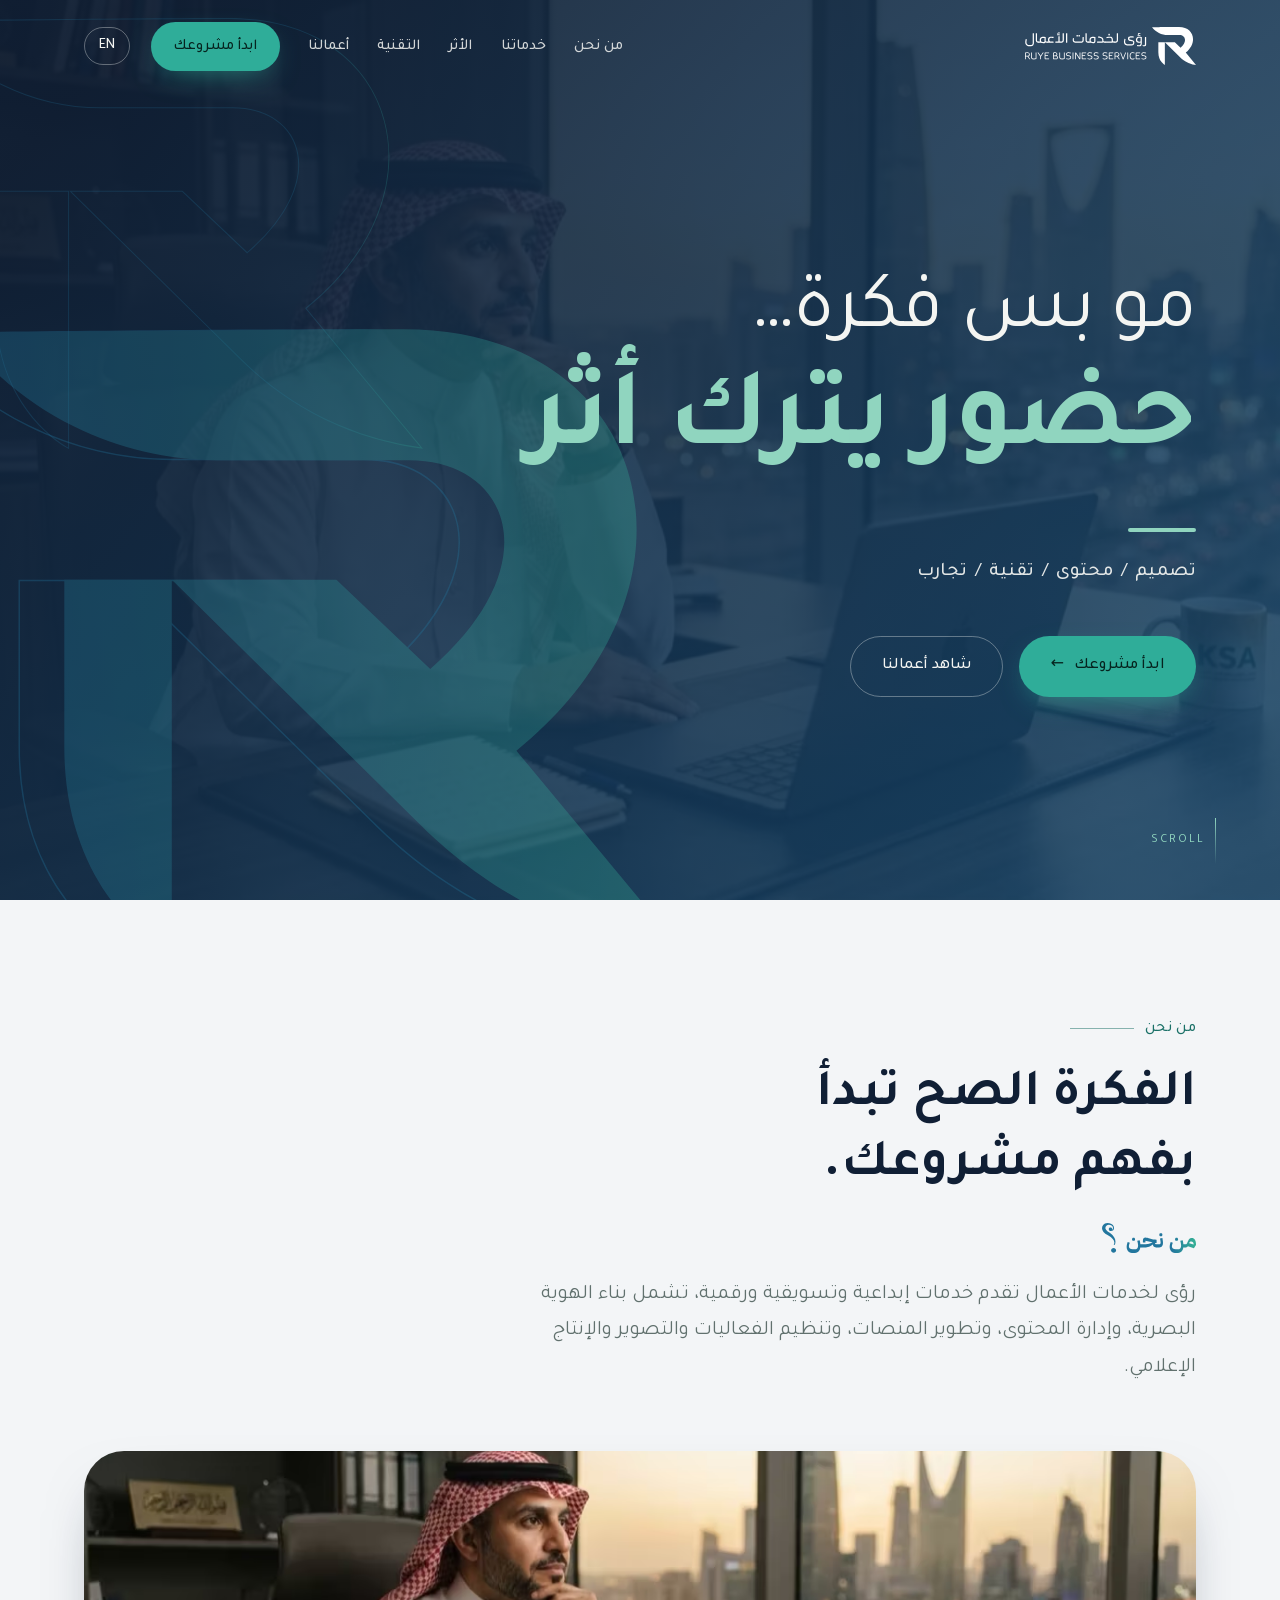
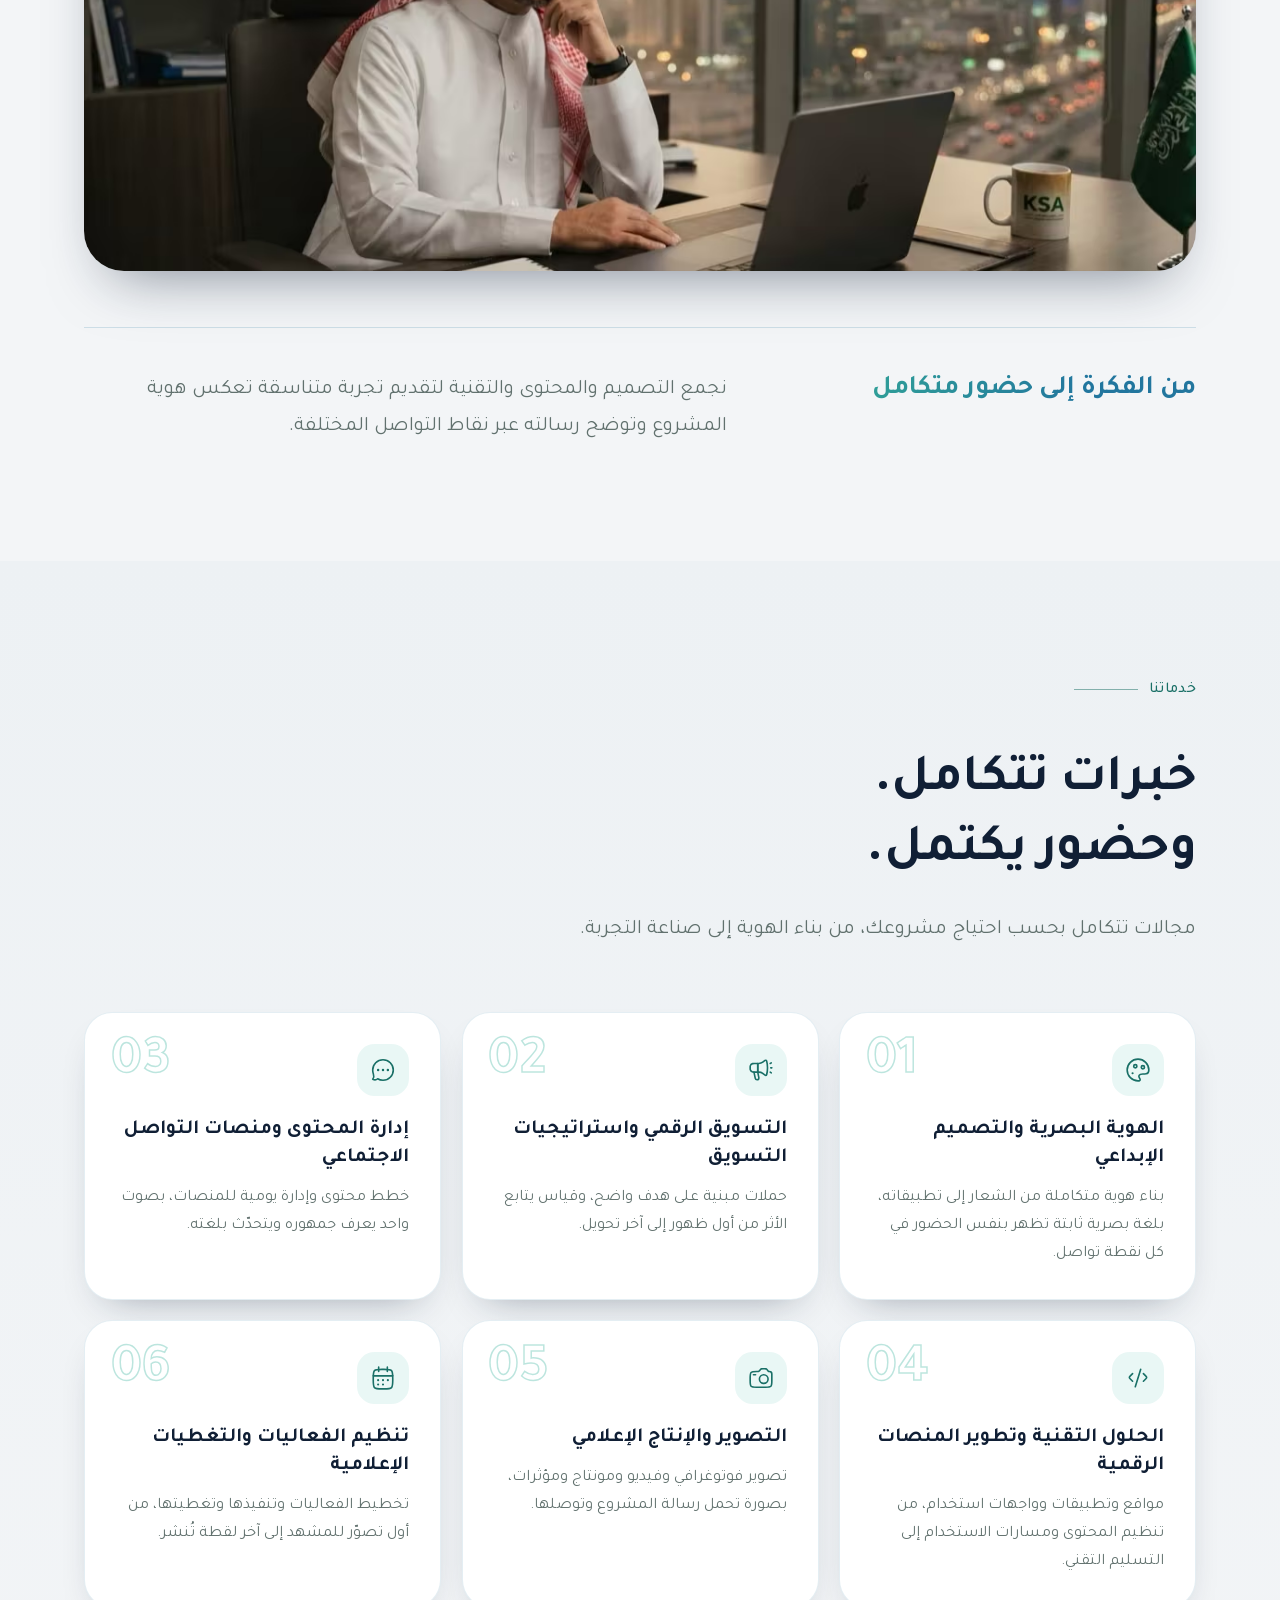
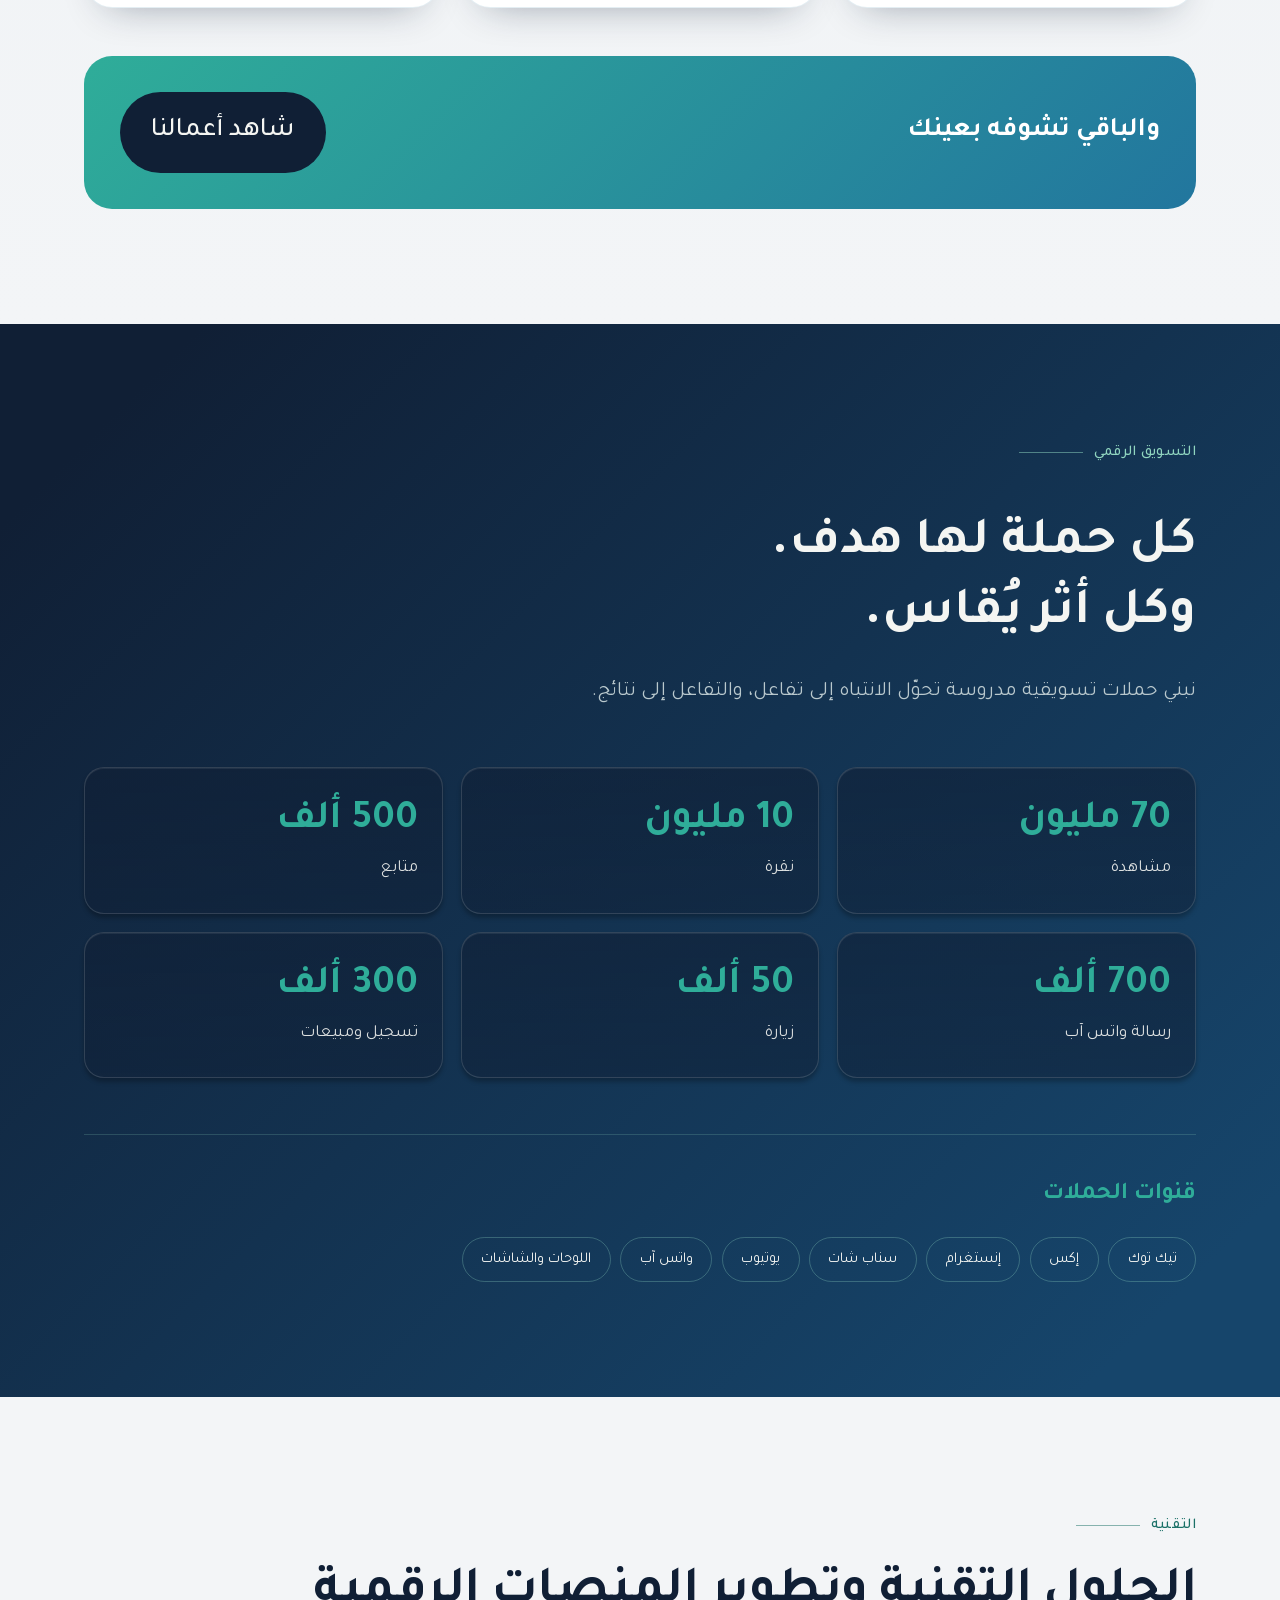
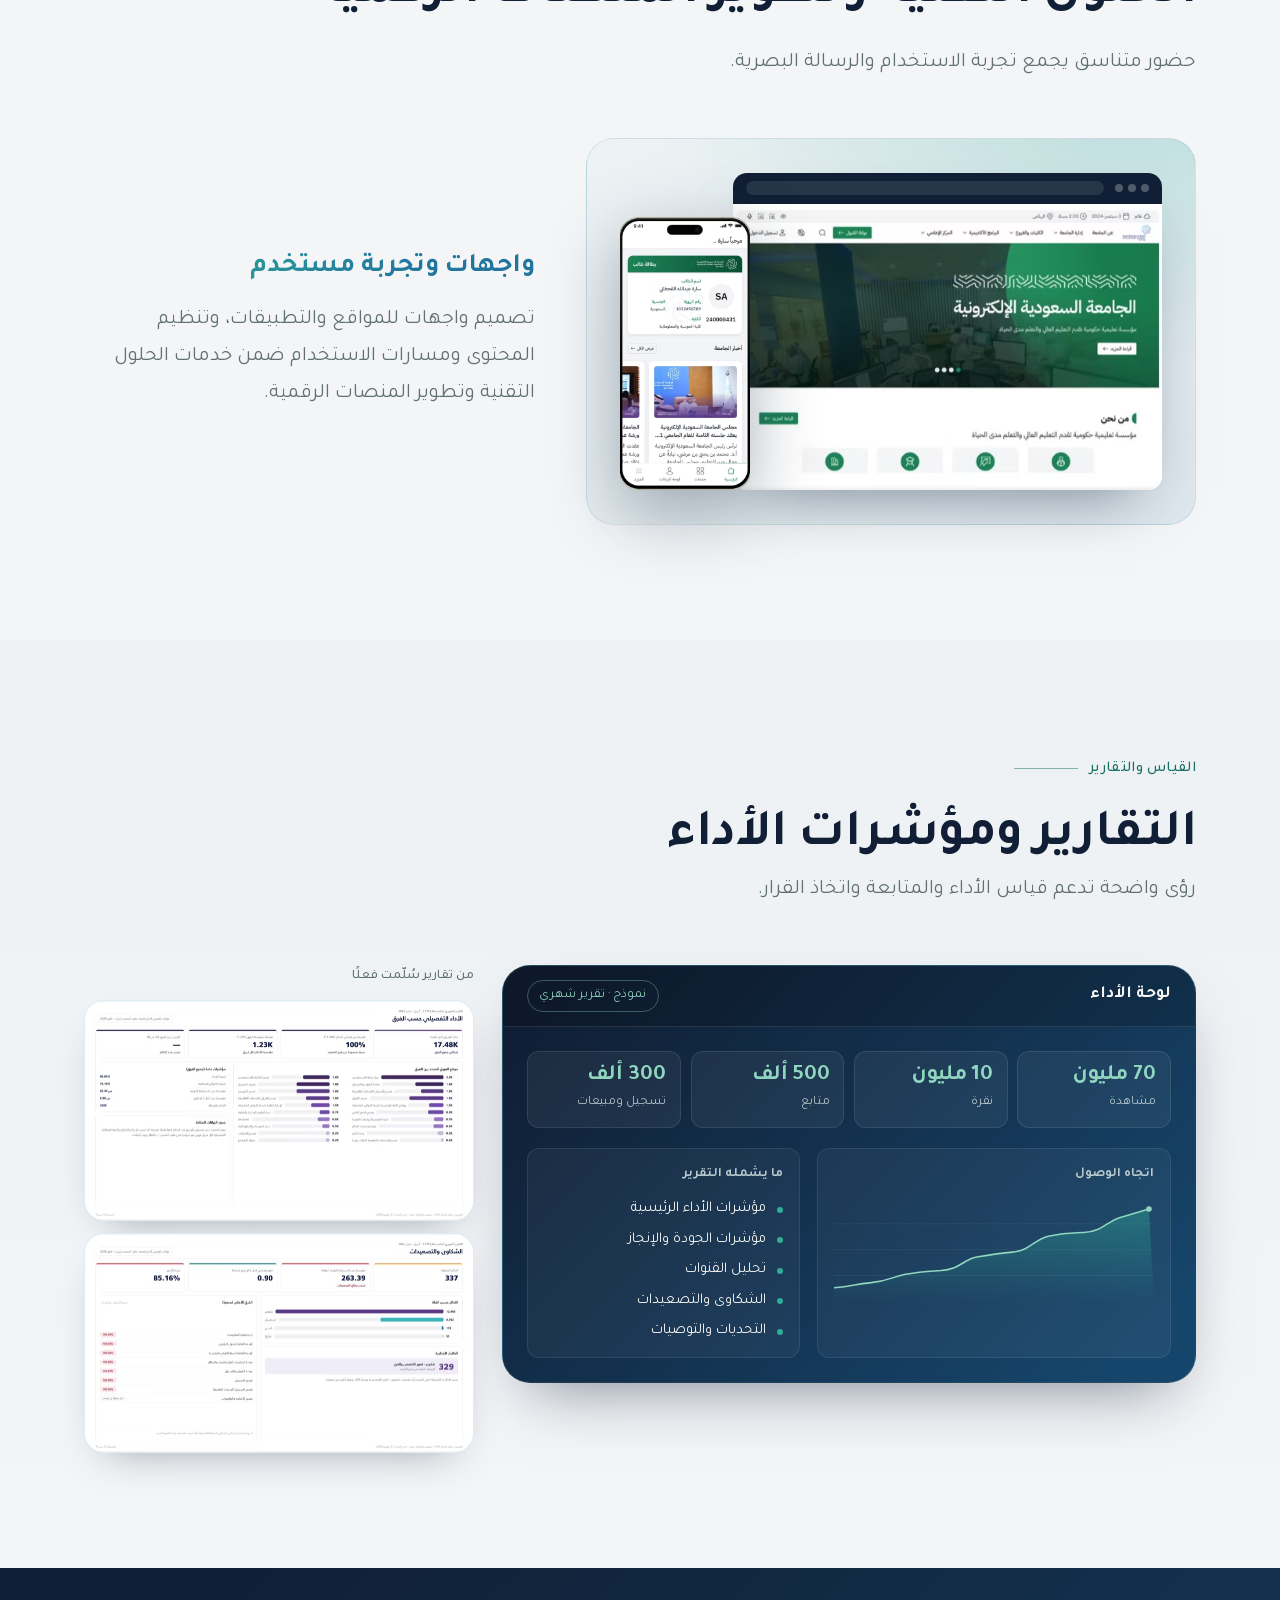
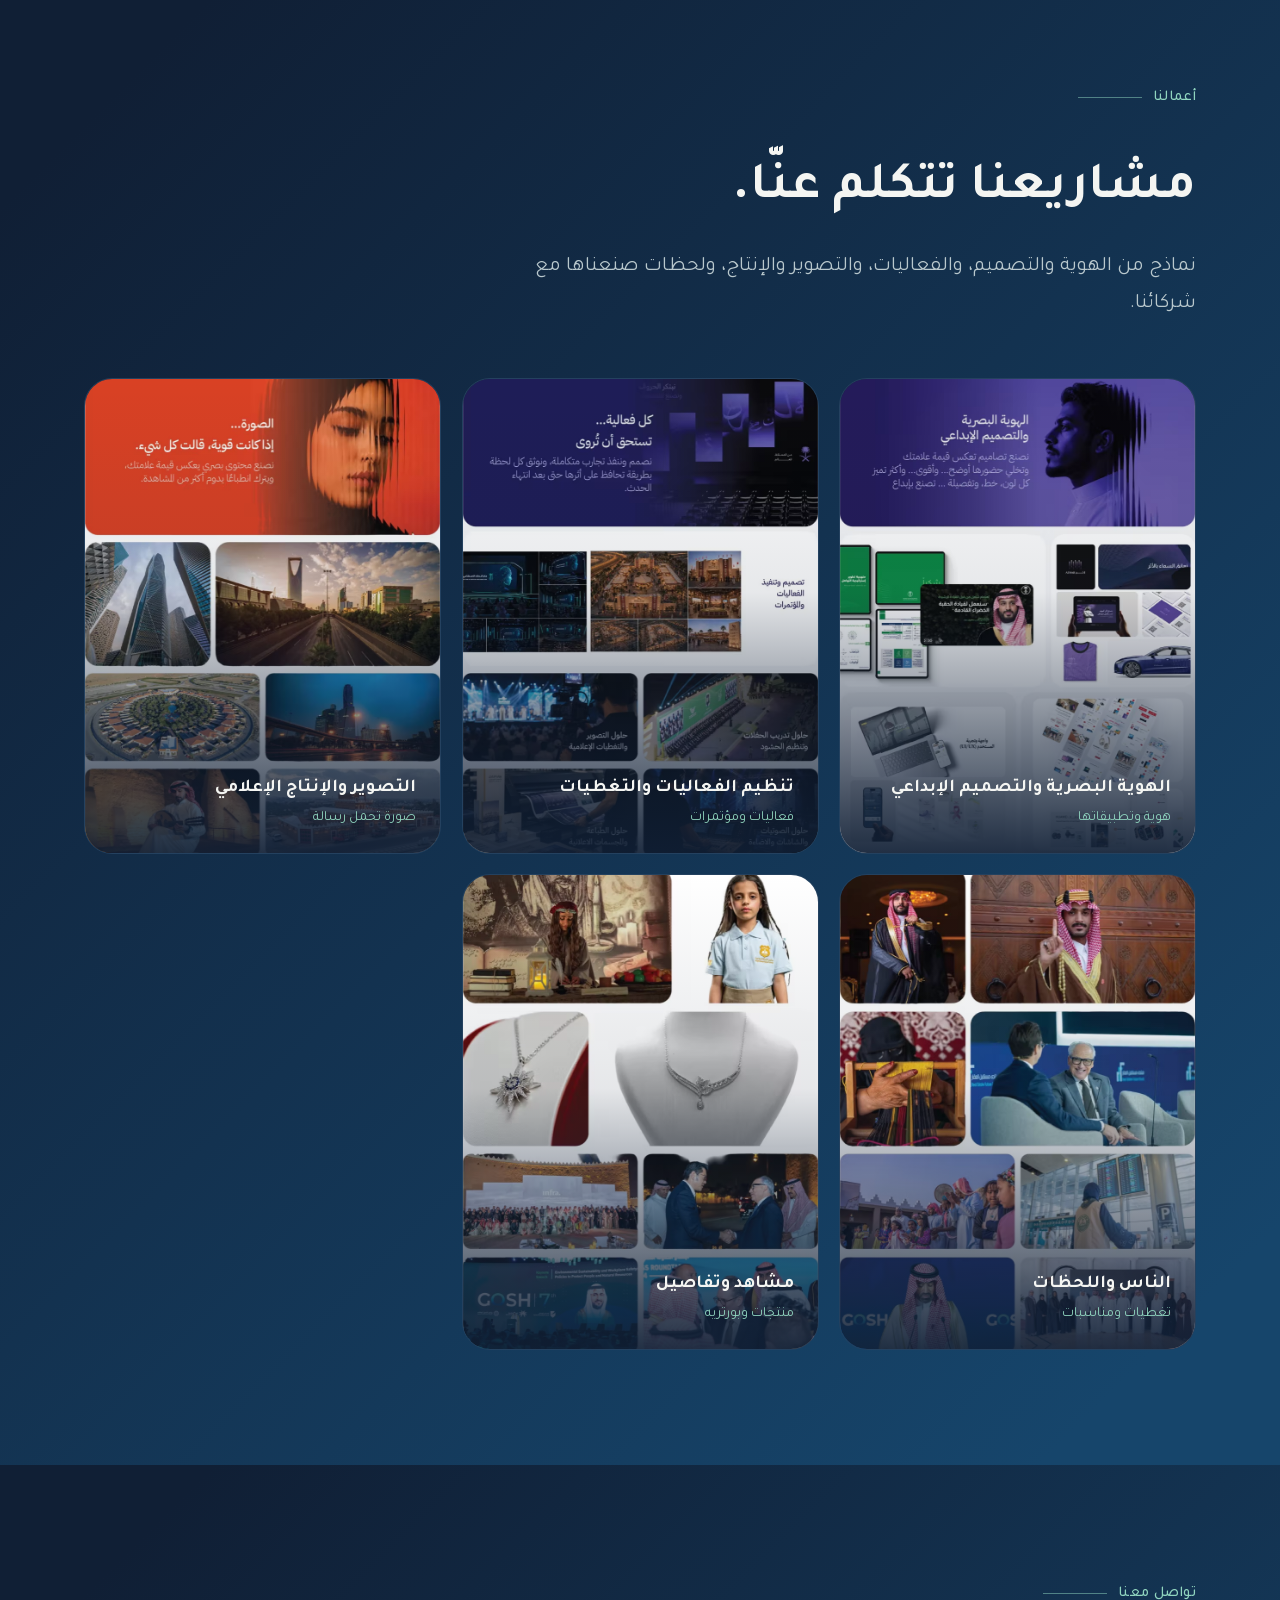
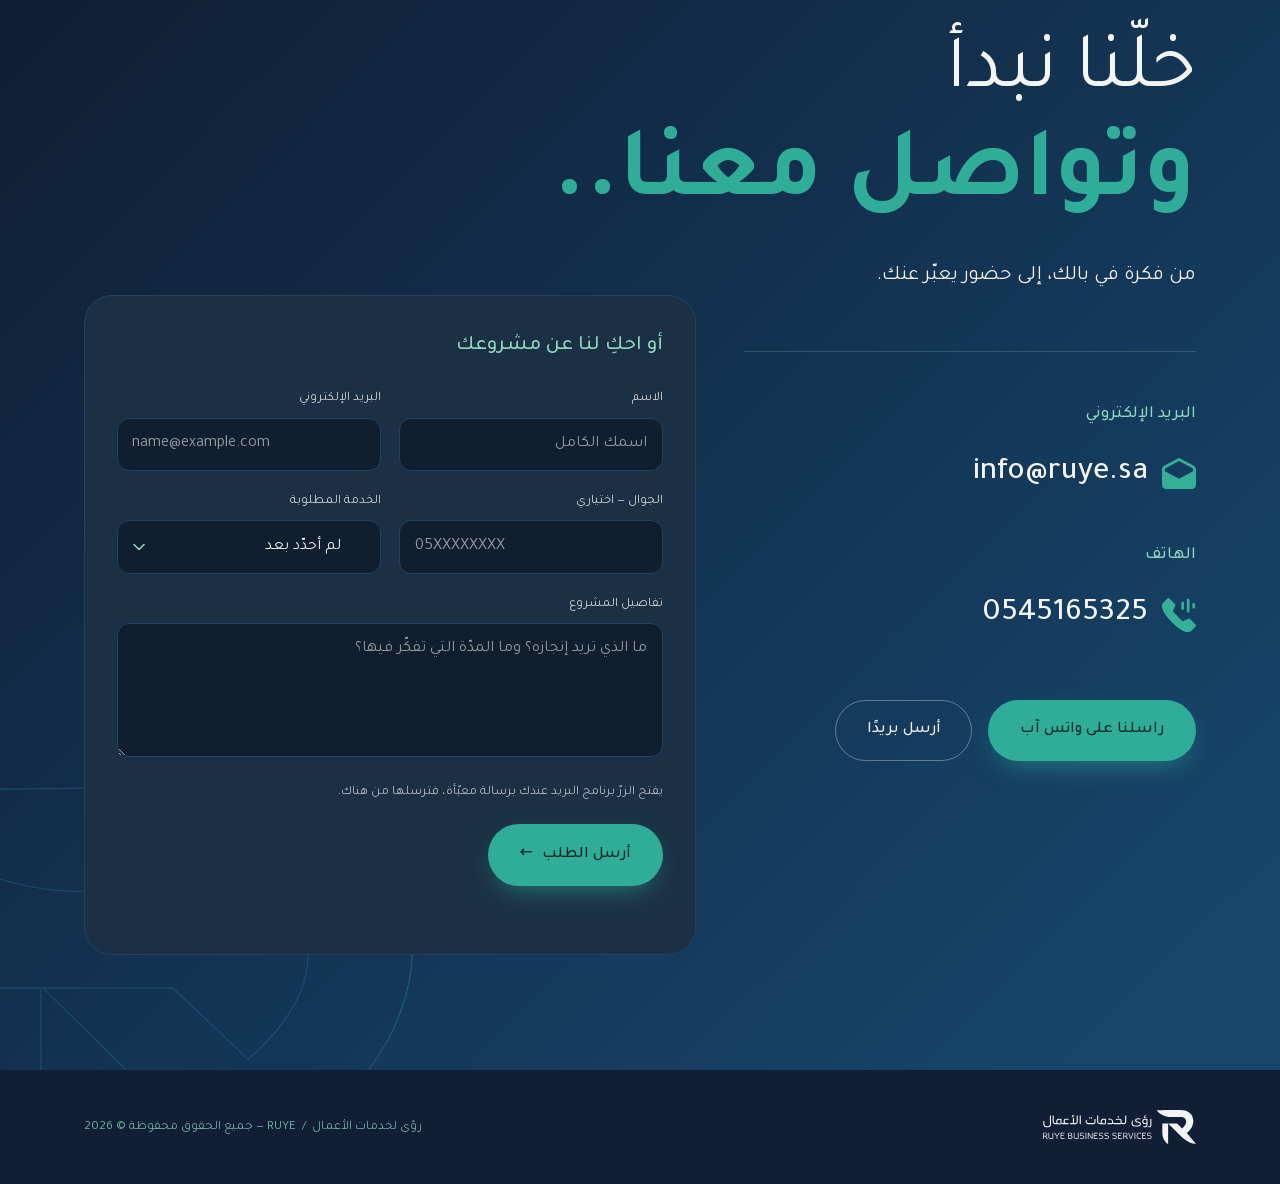
==== commit 6b6a83c5: "تحديث المعاينة: نموذج التواصل وخلفية الهيرو مزامنة مع مستودع العمل حتى dcd8e23: نموذج تواصل بخمسة حق" ====
--- a/index.html
+++ b/index.html
@@ -3,10 +3,9 @@
 <head>
 <meta charset="utf-8">
 <meta name="viewport" content="width=device-width,initial-scale=1">
-<!-- نسخة معاينة للعميل لا نسخة نشر: noindex يمنع فهرستها حتى لا
-     تنافس ruye.sa حين يُطلق الموقع على نطاقه. وملف robots.txt يسمح
-     بالزحف عمدًا، فالمنع فيه يمنع الزاحف من قراءة هذا الوسم أصلًا
-     ويمنع واتساب من بناء بطاقة المشاركة. يُحذفان عند النشر الحقيقي. -->
+<!-- نسخة معاينة للعميل: noindex يمنع فهرستها حتى لا تنافس ruye.sa.
+     وrobots.txt يسمح بالزحف عمدًا، فالمنع فيه يمنع الزاحف من قراءة
+     هذا الوسم ويمنع واتساب من بناء بطاقة المشاركة. -->
 <meta name="robots" content="noindex, nofollow">
 <title>رؤى لخدمات الأعمال — حضور يترك أثر</title>
 <meta name="description" content="رؤى لخدمات الأعمال: خدمات إبداعية وتسويقية ورقمية تشمل بناء الهوية البصرية، وإدارة المحتوى، وتطوير المنصات، وتنظيم الفعاليات والتصوير والإنتاج الإعلامي.">
@@ -434,26 +433,103 @@
     </h2>
     <p class="contact__sub reveal" data-delay="1" data-i18n="contactSub">من فكرة في بالك، إلى حضور يعبّر عنك.</p>
 
-    <div class="contact__details">
-      <div class="reveal">
-        <p class="contact__label" data-i18n="labelEmail">البريد الإلكتروني</p>
-        <a class="contact__value" href="mailto:info@ruye.sa">
-          <img src="assets/icons/mail.svg" alt="" aria-hidden="true" width="44" height="40">
-          <span dir="ltr">info@ruye.sa</span>
-        </a>
-      </div>
-      <div class="reveal" data-delay="1">
-        <p class="contact__label" data-i18n="labelPhone">الهاتف</p>
-        <a class="contact__value" href="tel:+966545165325">
-          <img src="assets/icons/phone.svg" alt="" aria-hidden="true" width="35" height="34">
-          <span dir="ltr">0545165325</span>
-        </a>
-      </div>
-    </div>
-
-    <div class="contact__actions reveal" data-delay="2">
-      <a class="btn btn--primary" href="https://wa.me/966545165325" target="_blank" rel="noopener" data-i18n="ctaWhatsapp">راسلنا على واتس آب</a>
-      <a class="btn btn--ghost" href="mailto:info@ruye.sa" data-i18n="ctaEmail">أرسل بريدًا</a>
+    <div class="contact__grid">
+      <div class="contact__side">
+        <div class="contact__details">
+          <div class="reveal">
+            <p class="contact__label" data-i18n="labelEmail">البريد الإلكتروني</p>
+            <a class="contact__value" href="mailto:info@ruye.sa">
+              <img src="assets/icons/mail.svg" alt="" aria-hidden="true" width="44" height="40">
+              <span dir="ltr">info@ruye.sa</span>
+            </a>
+          </div>
+          <div class="reveal" data-delay="1">
+            <p class="contact__label" data-i18n="labelPhone">الهاتف</p>
+            <a class="contact__value" href="tel:+966545165325">
+              <img src="assets/icons/phone.svg" alt="" aria-hidden="true" width="35" height="34">
+              <span dir="ltr">0545165325</span>
+            </a>
+          </div>
+        </div>
+
+        <div class="contact__actions reveal" data-delay="2">
+          <a class="btn btn--primary" href="https://wa.me/966545165325" target="_blank" rel="noopener" data-i18n="ctaWhatsapp">راسلنا على واتس آب</a>
+          <a class="btn btn--ghost" href="mailto:info@ruye.sa" data-i18n="ctaEmail">أرسل بريدًا</a>
+        </div>
+      </div>
+
+      <!-- النموذج يكمّل الواتساب والبريد ولا يحلّ محلّهما: هو الطريق الذي
+           يصل منظّمًا — اسمٌ وبريدٌ وخدمةٌ محدّدة — بدل رسالة مفتوحة.
+           novalidate لأن التحقّق بالجافاسكربت ليُكتب الخطأ بالعربية ويُربط
+           بالحقل عبر aria-describedby، ورسائل المتصفّح لا تُترجَم ولا تُنسَّق. -->
+      <form class="cform reveal" id="contactForm" data-delay="1" novalidate>
+        <p class="cform__title" data-i18n="formTitle">أو احكِ لنا عن مشروعك</p>
+
+        <div class="cform__row">
+          <p class="field">
+            <label class="field__label" for="f-name" data-i18n="fName">الاسم</label>
+            <input class="field__input" id="f-name" name="name" type="text" autocomplete="name"
+                   required aria-describedby="e-name"
+                   data-i18n-placeholder="fNamePh" placeholder="اسمك الكامل">
+            <span class="field__err" id="e-name" hidden></span>
+          </p>
+          <p class="field">
+            <label class="field__label" for="f-email" data-i18n="fEmail">البريد الإلكتروني</label>
+            <input class="field__input" id="f-email" name="email" type="email" autocomplete="email"
+                   dir="ltr" required aria-describedby="e-email"
+                   data-i18n-placeholder="fEmailPh" placeholder="name@example.com">
+            <span class="field__err" id="e-email" hidden></span>
+          </p>
+        </div>
+
+        <div class="cform__row">
+          <p class="field">
+            <label class="field__label" for="f-phone" data-i18n="fPhone">الجوال — اختياري</label>
+            <input class="field__input" id="f-phone" name="phone" type="tel" dir="ltr"
+                   inputmode="tel" autocomplete="tel"
+                   data-i18n-placeholder="fPhonePh" placeholder="05XXXXXXXX">
+          </p>
+          <p class="field">
+            <label class="field__label" for="f-service" data-i18n="fService">الخدمة المطلوبة</label>
+            <select class="field__input field__input--select" id="f-service" name="service">
+              <option value="" data-i18n="fServiceAny">لم أحدّد بعد</option>
+              <option data-i18n="svc1Title">الهوية البصرية والتصميم الإبداعي</option>
+              <option data-i18n="svc2Title">التسويق الرقمي واستراتيجيات التسويق</option>
+              <option data-i18n="svc3Title">إدارة المحتوى ومنصات التواصل الاجتماعي</option>
+              <option data-i18n="svc4Title">الحلول التقنية وتطوير المنصات الرقمية</option>
+              <option data-i18n="svc5Title">التصوير والإنتاج الإعلامي</option>
+              <option data-i18n="svc6Title">تنظيم الفعاليات والتغطيات الإعلامية</option>
+            </select>
+          </p>
+        </div>
+
+        <p class="field">
+          <label class="field__label" for="f-msg" data-i18n="fMessage">تفاصيل المشروع</label>
+          <textarea class="field__input field__input--area" id="f-msg" name="message" rows="4"
+                    required aria-describedby="e-msg"
+                    data-i18n-placeholder="fMessagePh" placeholder="ما الذي تريد إنجازه؟ وما المدّة التي تفكّر فيها؟"></textarea>
+          <span class="field__err" id="e-msg" hidden></span>
+        </p>
+
+        <!-- فخّ للروبوتات: حقل مخفيّ عن العين وعن قارئ الشاشة وعن مفتاح Tab.
+             لا يملؤه إنسان قطّ، فإن جاء ممتلئًا فالمرسِل آلة وتُهمَل الرسالة. -->
+        <p class="cform__trap" aria-hidden="true">
+          <label for="f-company">Company</label>
+          <input id="f-company" name="company" type="text" tabindex="-1" autocomplete="off">
+        </p>
+
+        <!-- يُقال قبل الضغط لا بعده: الزرّ يفتح برنامج البريد عند الزائر،
+             ومن حقّه أن يعرف ذلك قبل أن يملأ خمسة حقول. -->
+        <p class="cform__hint" data-i18n="fMailHint">يفتح الزرّ برنامج البريد عندك برسالة معبّأة، فترسلها من هناك.</p>
+
+        <button class="btn btn--primary cform__send" type="submit">
+          <span data-i18n="fSend">أرسل الطلب</span> <span class="btn__arrow" aria-hidden="true">←</span>
+        </button>
+
+        <!-- role=status مع aria-live: قارئ الشاشة ينطق النتيجة دون أن يُنقل
+             إليه التركيز، فلا يفقد المستخدم موضعه في النموذج. -->
+        <p class="cform__status" id="formStatus" role="status" aria-live="polite"></p>
+      </form>
     </div>
   </div>
 </section>
--- a/css/style.css
+++ b/css/style.css
@@ -469,6 +469,74 @@
 .contact__actions{display:flex;flex-wrap:wrap;gap:1rem;margin-block-start:clamp(2.5rem,5vw,3.5rem)}
 
 /* =========================================================
+   Contact form
+   على خلفية داكنة، فالأسطح من ‎--ink-700‎ والحدود من ‎--ink-600‎.
+   بلا ‎backdrop-filter‎: الزجاجية محصورة في الهيدر وبطاقات الأرقام
+   ودرج الجوال ونافذة المعاينة، والنموذج ليس منها.
+   ========================================================= */
+.contact__grid{
+  display:grid;gap:clamp(2rem,4vw,3rem);align-items:start;
+}
+@media(min-width:960px){
+  .contact__grid{grid-template-columns:minmax(0,.85fr) minmax(0,1.15fr)}
+}
+
+.cform{
+  background:var(--ink-700);border:1px solid var(--ink-600);
+  border-radius:var(--r-lg);padding:clamp(1.25rem,3vw,2rem);
+  display:grid;gap:clamp(.9rem,2vw,1.15rem);
+}
+.cform__title{
+  font-weight:500;font-size:var(--fs-lead);color:var(--mint-300);margin:0 0 .25rem;
+}
+.cform__row{display:grid;gap:clamp(.9rem,2vw,1.15rem)}
+@media(min-width:560px){.cform__row{grid-template-columns:1fr 1fr}}
+
+.field{display:grid;gap:.45rem;margin:0}
+.field__label{font-size:var(--fs-small);color:var(--paper-2);opacity:.86}
+.field__input{
+  inline-size:100%;font:inherit;font-size:1rem;color:var(--paper-2);
+  background:rgba(8,18,32,.55);border:1px solid var(--ink-600);
+  border-radius:var(--r-sm);padding:.72rem .9rem;
+  transition:border-color .25s,box-shadow .25s,background-color .25s;
+}
+/* حدّ ملوّن مع هالة: الحدّ وحده لا يكفي لمن يميّز الألوان بصعوبة */
+.field__input:focus-visible{
+  outline:none;border-color:var(--teal-500);
+  box-shadow:0 0 0 3px rgba(47,173,153,.32);background:rgba(8,18,32,.75);
+}
+/* ٠٫٤٦ كانت تعطي ٤٫٢١:١ وهو دون حدّ AA؛ ٠٫٥٨ ترفعه فوقه.
+   النصّ الإرشادي ليس بديلًا عن التسمية، لكن ما دام مقروءًا فليكن مقروءًا للجميع. */
+.field__input::placeholder{color:var(--paper-2);opacity:.58}
+.field__input--area{resize:vertical;min-block-size:7rem;line-height:1.7}
+
+/* السهم مرسوم لا حرفًا، ويتبع جهة القراءة: ‎background-position‎ لا يقبل
+   الخصائص المنطقية، فيُقلب بانتقاء الاتجاه صراحةً. */
+.field__input--select{
+  appearance:none;-webkit-appearance:none;cursor:pointer;
+  background-image:url('data:image/svg+xml;utf8,<svg xmlns="http://www.w3.org/2000/svg" viewBox="0 0 12 8" fill="none" stroke="%2390D5BF" stroke-width="1.6" stroke-linecap="round" stroke-linejoin="round"><path d="M1 1.5 6 6.5 11 1.5"/></svg>');
+  background-repeat:no-repeat;background-size:12px 8px;
+}
+[dir="rtl"] .field__input--select{background-position:left .95rem center;padding-inline-start:2.4rem}
+[dir="ltr"] .field__input--select{background-position:right .95rem center;padding-inline-end:2.4rem}
+.field__input--select option{background:var(--ink-800);color:var(--paper-2)}
+
+.field__input[aria-invalid="true"]{border-color:#F0A08F}
+.field__err{font-size:var(--fs-small);color:#FFC2B4}
+
+/* الفخّ: بعيد عن الشاشة لا ‎display:none‎ — المخفيّ كليًّا لا تملؤه
+   الروبوتات التي تنظر إلى الأنماط، و‎aria-hidden‎ يُبعده عن قارئ الشاشة. */
+.cform__trap{position:absolute;inline-size:1px;block-size:1px;overflow:hidden;
+  clip-path:inset(50%);white-space:nowrap;margin:0}
+
+.cform__hint{margin:.35rem 0 0;font-size:var(--fs-small);color:var(--paper-2);opacity:.72}
+.cform__send{justify-self:start;margin-block-start:.1rem}
+.cform__send[aria-disabled="true"]{opacity:.6;pointer-events:none}
+.cform__status{margin:0;font-size:var(--fs-small);min-block-size:1.4em}
+.cform__status[data-state="ok"]{color:var(--mint-300)}
+.cform__status[data-state="err"]{color:#FFC2B4}
+
+/* =========================================================
    Footer
    ========================================================= */
 .footer{background:var(--ink-900);color:var(--paper-2);padding-block:2.5rem}
